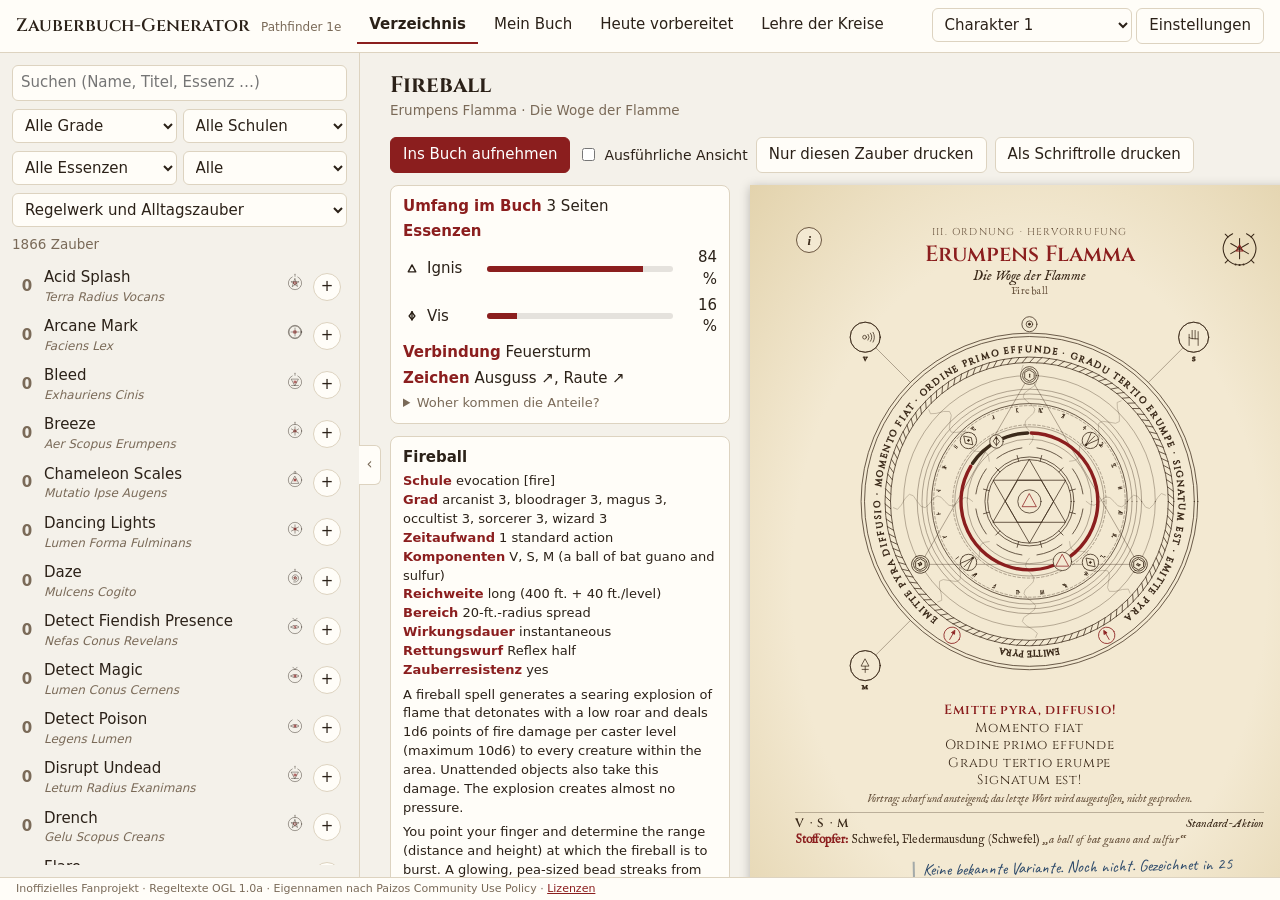
==== index.html @ 1020c8f3 "Paladin: Brevier mit Andachtsbildern in Bleiglas" ====
<!doctype html>
<html lang="de">
<head>
  <meta charset="utf-8">
  <meta name="viewport" content="width=device-width, initial-scale=1">
  <title>Zauberbuch-Generator</title>
  <link rel="stylesheet" href="app/style.css">
</head>
<body>
  <header class="topbar">
    <div class="brand">Zauberbuch-Generator <span>Pathfinder 1e</span></div>
    <nav class="tabs">
      <button data-view="browse" class="active">Verzeichnis</button>
      <button data-view="book">Mein Buch <span id="book-count"></span></button>
      <button data-view="prepare">Heute vorbereitet</button>
      <button data-view="theory">Lehre der Kreise</button>
    </nav>
    <div class="actions">
      <select id="char-switch" title="Charakter wechseln"></select>
      <button id="btn-settings" title="Buch-Einstellungen">Einstellungen</button>
    </div>
  </header>

  <dialog id="settings">
    <form method="dialog">
      <h3>Charakter</h3>
      <div class="char-admin">
        <label>Name <input id="char-name"></label>
        <label>Profil <select id="char-profile"></select></label>
        <label>Klasse <select id="char-cls"></select></label>
        <div id="char-deity-row" class="deity-row">
          <label>Gottheit <input id="char-deity" list="deity-list" autocomplete="off" placeholder="Name eintippen …"></label>
          <label class="check"><input type="checkbox" id="char-deity-all"> alle Gottheiten (nicht nur passende Gesinnung)</label>
          <datalist id="deity-list"></datalist>
          <div class="muted" id="char-deity-info"></div>
        </div>
        <div class="row">
          <button type="button" id="char-new">Neuer Charakter</button>
          <button type="button" id="char-dup">Duplizieren</button>
          <button type="button" id="char-del" class="danger">Löschen</button>
        </div>
        <div class="muted" id="char-hint"></div>
      </div>
      <h3>Buch-Einstellungen</h3>
      <label>Besitzer <input name="owner"></label>
      <label>Buchtitel <input name="bookTitle"></label>
      <label>Untertitel <input name="subtitle"></label>
      <label class="check"><input type="checkbox" name="chapters"> Kapitel je Grad (Doppelseite mit Titel, Text zur Stufe und Formelliste)</label>
      <label class="arcane-only">Mehrseitige Zauber und Kapitel beginnen links
        <select name="leftStart"><option value="notes">ja, mit Notizseite davor</option><option value="expand">ja, vorherigen Zauber im Umfang des nächsthöheren Grades</option><option value="off">nein (spart Papier)</option></select>
      </label>
      <fieldset class="refs"><legend>Regelverweise auf den Zauberseiten (für den Druck)</legend>
        <label class="check"><input type="checkbox" name="refNo"> Nummer im Regelband</label>
        <label class="check"><input type="checkbox" name="refQr"> QR-Code zur Seite bei Archives of Nethys</label>
        <label class="check"><input type="checkbox" name="refSource"> Quellenangabe (Regelwerk und Seite)</label>
      </fieldset>
      <label>Papierformat
        <select name="paper"><option value="a5">A5 (eine Buchseite pro Blatt)</option><option value="a4">A4 (A5-Seite hochskaliert)</option><option value="a4-2up">A4 quer (zwei A5-Seiten nebeneinander)</option></select>
      </label>
      <label>Format für Schriftrollen
        <select name="scrollPaper"><option value="a4">A4 (große Rolle)</option><option value="a5">A5</option></select>
      </label>
      <label class="check"><input type="checkbox" name="printBackground"> Pergament-Hintergrund drucken (aus: spart Tinte, z. B. für eigenes braunes Papier)</label>
      <label class="check"><input type="checkbox" name="frontMatter"> Vorspann drucken (Titelblatt, <span class="front-label">Lehre der Kreise</span>, Verzeichnis)</label>
      <label class="check arcane-only"><input type="checkbox" name="detailPrint"> Ausführliche Fassung drucken (jeder Zauber ~10 Seiten, unabhängig vom Grad)</label>
      <label class="check"><input type="checkbox" name="onlyClass"> Nur Zauber der Klassenliste anzeigen (<span class="cls-label">Magier</span>)</label>
      <h4>Buchbestand</h4>
      <div class="row">
        <button type="button" id="btn-export">Liste exportieren</button>
        <label class="filebtn">Liste importieren (xlsx, csv, txt, json) <input type="file" id="file-import" accept=".json,.xlsx,.csv,.txt,application/json" hidden></label>
        <button type="button" id="btn-clear" class="danger">Buch leeren</button>
      </div>
      <div class="row end"><button value="ok" class="primary">Fertig</button></div>
    </form>
  </dialog>

  <main>
    <!-- Verzeichnis -->
    <section id="view-browse" class="view active">
      <aside class="filters side">
        <button class="side-toggle" data-side="browseLeft" title="Filterleiste ein-/ausklappen"></button>
        <input id="q" type="search" placeholder="Suchen (Name, Titel, Essenz …)" autocomplete="off">
        <div class="frow">
          <select id="f-level"><option value="">Alle Grade</option></select>
          <select id="f-school"><option value="">Alle Schulen</option></select>
        </div>
        <div class="frow">
          <select id="f-essence"><option value="">Alle Essenzen</option></select>
          <select id="f-inbook"><option value="">Alle</option><option value="1">Nur im Buch</option><option value="0">Nicht im Buch</option></select>
        </div>
        <div class="frow">
          <select id="f-origin"><option value="">Regelwerk und Alltagszauber</option><option value="rules">Nur Regelwerk</option><option value="everyday">Nur Alltagszauber</option></select>
        </div>
        <div id="list-info" class="muted"></div>
        <ul id="list" class="spell-list"></ul>
      </aside>
      <article id="detail" class="detail">
        <div class="empty">Wähle links einen Zauber.</div>
      </article>
    </section>

    <!-- Buch -->
    <section id="view-book" class="view">
      <aside id="book-side" class="filters side">
        <button class="side-toggle" data-side="bookLeft" title="Filterleiste ein-/ausklappen"></button>
        <input id="bq" type="search" placeholder="Im Buch suchen …" autocomplete="off">
        <div class="frow">
          <select id="bf-level"><option value="">Alle Grade</option></select>
          <select id="bf-school"><option value="">Alle Schulen</option></select>
        </div>
        <div class="frow">
          <select id="bf-essence"><option value="">Alle Essenzen</option></select>
          <select id="bf-origin"><option value="">Regelwerk und Alltagszauber</option><option value="rules">Nur Regelwerk</option><option value="everyday">Nur Alltagszauber</option></select>
        </div>
        <div id="book-list-info" class="muted"></div>
        <ul id="book-list" class="spell-list"></ul>
      </aside>
      <article class="book-main">
        <div class="book-bar">
          <div id="book-stats"></div>
          <div class="row">
            <button id="btn-print-rules" title="Zweites Buch nur mit den Regeltexten, nummeriert wie das Inhaltsverzeichnis">Regelband drucken</button>
            <button id="btn-print-scrolls" title="Pro Zauber zwei Seiten: Kreis vorne, Regeln hinten – beidseitig drucken">Alle als Schriftrollen drucken</button>
            <button id="btn-print-book" class="primary">Buch drucken / als PDF</button>
          </div>
        </div>
        <nav id="book-pager" class="pager"></nav>
        <div id="book-pages" class="pages spread"></div>
      </article>
      <aside id="book-toc" class="toc-side side">
        <button class="side-toggle" data-side="toc" title="Inhaltsverzeichnis ein-/ausklappen"></button>
        <h3>Inhalt</h3>
        <ul id="book-toc-list" class="toc-list"></ul>
      </aside>
    </section>

    <!-- Tagesvorbereitung -->
    <section id="view-prepare" class="view">
      <div id="prep" class="prep"></div>
    </section>

    <!-- Theorie -->
    <section id="view-theory" class="view">
      <div id="theory-pages" class="pages"></div>
    </section>
  </main>

  <dialog id="circle-modal" class="circle-modal">
    <div class="cm-body">
      <div class="cm-figure"></div>
      <aside class="cm-side">
        <div class="cm-head"></div>
        <div class="cm-legend"></div>
        <div class="row">
          <button type="button" id="cm-annot">Beschriftung</button>
          <button type="button" id="cm-save">Als SVG speichern</button>
          <button type="button" id="cm-close" class="primary">Schließen</button>
        </div>
      </aside>
    </div>
  </dialog>

  <footer class="legal-bar">Inoffizielles Fanprojekt · Regeltexte OGL 1.0a · Eigennamen nach Paizos Community Use Policy · <button type="button" id="btn-legal" class="linkish">Lizenzen</button></footer>

  <dialog id="legal-modal" class="legal-modal">
    <h3>Lizenzen</h3>
    <p lang="en">Zauberbuch-Generator uses trademarks and/or copyrights owned by Paizo Inc., used under Paizo's Community Use Policy (<a href="https://paizo.com/licenses/communityuse" target="_blank" rel="noopener">paizo.com/licenses/communityuse</a>). We are expressly prohibited from charging you to use or access this content. Zauberbuch-Generator is not published, endorsed, or specifically approved by Paizo. For more information about Paizo Inc. and Paizo products, visit <a href="https://paizo.com" target="_blank" rel="noopener">paizo.com</a>.</p>
    <ul>
      <li><b>Regeltexte</b> der Zauber: Open Game Content unter der Open Game License 1.0a, übernommen über Archives of Nethys und d20pfsrd.com (<a href="LICENSE-OGL.txt" target="_blank">Lizenztext</a>).</li>
      <li><b>Eigennamen</b> wie Gottheiten, Orte und Figuren gehören Paizo und werden nur beschreibend verwendet.</li>
      <li><b>Alltagszauber, Magietheorie, Kreise und Texte</b>: eigene Ausarbeitung.</li>
      <li><b>QR-Codes</b>: qrcode-generator von Kazuhiko Arase (MIT). <b>Schriften</b>: Cinzel, IM Fell English, Caveat (SIL Open Font License 1.1).</li>
    </ul>
    <form method="dialog" class="row end"><button class="primary">Schließen</button></form>
  </dialog>

  <dialog id="rules-modal" class="rules-modal">
    <div class="rm-body"></div>
    <form method="dialog" class="row end"><button class="primary">Schließen</button></form>
  </dialog>

  <div id="progress" class="progress" hidden><span class="pg-label"></span> <b class="pg-count"></b><span class="pg-bar"><i></i></span></div>

  <div id="print-root"></div>

  <script src="data/profile.js"></script>
  <!-- optional, eigene Backstory (siehe data/profile.local.example.js); fehlt die Datei, gilt das neutrale Profil -->
  <script src="data/profile.local.js" onerror="this.remove()"></script>
  <script src="app/js/chars.js"></script>
  <script src="app/js/profile.js"></script>
  <script src="data/spells.js"></script>
  <script src="data/everyday_spells.js"></script>
  <script src="data/deities.js"></script>
  <script src="data/custom_texts.js"></script>
  <script src="app/vendor/qrcode.js"></script>
  <script src="app/js/util.js"></script>
  <script src="app/js/classes.js"></script>
  <script src="app/js/everyday.js"></script>
  <script src="app/js/theory.js"></script>
  <script src="app/js/analyze.js"></script>
  <script src="app/js/glyphs.js"></script>
  <script src="app/js/circle.js"></script>
  <script src="app/js/textgen.js"></script>
  <script src="app/js/vitrail.js"></script>
  <script src="app/js/prayer.js"></script>
  <script src="app/js/book.js"></script>
  <script src="app/js/import.js"></script>
  <script src="app/js/prepare.js"></script>
  <script src="app/js/stats.js"></script>
  <script src="app/js/app.js"></script>
</body>
</html>
---- app/style.css ----
/* Eingebettete Schriften (SIL OFL 1.1, siehe app/fonts/) */
@font-face { font-family: "Cinzel"; src: url("fonts/cinzel.woff2") format("woff2"); font-weight: 400 900; font-style: normal; font-display: swap; }
@font-face { font-family: "IM Fell English"; src: url("fonts/imfell.woff2") format("woff2"); font-weight: 400; font-style: normal; font-display: swap; }
@font-face { font-family: "IM Fell English"; src: url("fonts/imfell-italic.woff2") format("woff2"); font-weight: 400; font-style: italic; font-display: swap; }
@font-face { font-family: "Caveat"; src: url("fonts/caveat.woff2") format("woff2"); font-weight: 400 700; font-style: normal; font-display: swap; }

/* ---------------------------------------------------------------------------
   Farben: Oberfläche folgt Hell/Dunkel, die Buchseiten bleiben immer Pergament.
   --------------------------------------------------------------------------- */
:root {
  --ui-bg: #f4f1ea;
  --ui-panel: #fffdf8;
  --ui-line: #ddd3c0;
  --ui-text: #2b2118;
  --ui-muted: #7a6a58;
  --ui-accent: #8b1e1e;
  --ui-accent-text: #fff;
  --ui-hover: #efe6d4;

  --parch: #f3e9d2;
  --parch-edge: #e3d3ad;
  --ink: #3b2a1a;
  --ink-soft: #6b5640;
  --rubric: #8b1e1e;
  --gold: #a57a12;
  --note: #2d4a6b;

  --font-title: "Cinzel", "Trajan Pro", Georgia, serif;
  --font-body: "IM Fell English", "Garamond", Georgia, serif;
  --font-hand: "Caveat", "Segoe Script", cursive;
}
@media (prefers-color-scheme: dark) {
  :root:not([data-theme="light"]) {
    --ui-bg: #1c1915;
    --ui-panel: #25211c;
    --ui-line: #3d362d;
    --ui-text: #ece4d6;
    --ui-muted: #a8998a;
    --ui-accent: #c0504a;
    --ui-hover: #302a23;
  }
}
:root[data-theme="dark"] {
  --ui-bg: #1c1915;
  --ui-panel: #25211c;
  --ui-line: #3d362d;
  --ui-text: #ece4d6;
  --ui-muted: #a8998a;
  --ui-accent: #c0504a;
  --ui-hover: #302a23;
}

* { box-sizing: border-box; }
html, body { margin: 0; height: 100%; }
body {
  background: var(--ui-bg);
  color: var(--ui-text);
  font: 15px/1.45 system-ui, -apple-system, "Segoe UI", sans-serif;
  display: flex;
  flex-direction: column;
}
button, select, input {
  font: inherit;
  color: inherit;
}
button {
  background: var(--ui-panel);
  border: 1px solid var(--ui-line);
  border-radius: 6px;
  padding: 6px 12px;
  cursor: pointer;
}
button:hover { background: var(--ui-hover); }
button.primary { background: var(--ui-accent); color: var(--ui-accent-text); border-color: var(--ui-accent); }
button.danger { color: var(--ui-accent); }
select, input[type="search"], input:not([type]), dialog input {
  background: var(--ui-panel);
  border: 1px solid var(--ui-line);
  border-radius: 6px;
  padding: 6px 8px;
  width: 100%;
}
.muted { color: var(--ui-muted); font-size: 0.9em; }
.row { display: flex; gap: 8px; flex-wrap: wrap; align-items: center; }
.row.end { justify-content: flex-end; margin-top: 16px; }
.badge { background: var(--ui-accent); color: var(--ui-accent-text); border-radius: 4px; padding: 0 6px; font-size: 0.8em; }

/* --- Kopfzeile -------------------------------------------------------------- */
.topbar {
  display: flex;
  align-items: center;
  gap: 16px;
  padding: 8px 16px;
  border-bottom: 1px solid var(--ui-line);
  background: var(--ui-panel);
  flex-wrap: wrap;
}
#char-switch { width: auto; max-width: 200px; }
.char-admin { display: flex; flex-direction: column; gap: 8px; padding-bottom: 8px; border-bottom: 1px solid var(--ui-line); }
.brand { font-family: var(--font-title); font-weight: 600; font-size: 18px; }
.brand span { font-family: system-ui, sans-serif; font-weight: 400; font-size: 12px; color: var(--ui-muted); margin-left: 6px; }
.tabs { display: flex; gap: 4px; flex: 1; }
.tabs button { border: none; background: none; border-bottom: 2px solid transparent; border-radius: 0; }
.tabs button.active { border-bottom-color: var(--ui-accent); font-weight: 600; }

main { flex: 1; min-height: 0; }
.view { display: none; height: 100%; }
.view.active { display: flex; }

/* --- Verzeichnis ------------------------------------------------------------ */
#view-browse { gap: 0; }
.filters {
  width: 360px;
  flex-shrink: 0;
  border-right: 1px solid var(--ui-line);
  display: flex;
  flex-direction: column;
  padding: 12px;
  gap: 8px;
  min-height: 0;
}
.frow { display: flex; gap: 6px; }
.spell-list { list-style: none; margin: 0; padding: 0; overflow-y: auto; flex: 1; }
.spell-list li {
  display: flex;
  align-items: center;
  gap: 8px;
  padding: 5px 6px;
  border-radius: 6px;
  cursor: pointer;
}
.spell-list li:hover { background: var(--ui-hover); }
.spell-list li.sel { background: var(--ui-hover); outline: 1px solid var(--ui-line); }
.spell-list .lvl { width: 18px; text-align: center; font-weight: 600; color: var(--ui-muted); }
.spell-list .nm { flex: 1; display: flex; flex-direction: column; min-width: 0; }
.spell-list .nm b { font-weight: 500; white-space: nowrap; overflow: hidden; text-overflow: ellipsis; }
.spell-list .nm i { font-size: 12px; color: var(--ui-muted); white-space: nowrap; overflow: hidden; text-overflow: ellipsis; }
.spell-list .ess svg { width: 20px; height: 20px; }
.spell-list .add { width: 28px; height: 28px; padding: 0; border-radius: 50%; }
.spell-list .add.on { background: var(--ui-accent); color: var(--ui-accent-text); border-color: var(--ui-accent); }

.detail { flex: 1; overflow-y: auto; padding: 16px 20px 16px 30px; min-width: 0; }
.detail .empty { color: var(--ui-muted); padding: 40px; }
.detail-head { display: flex; justify-content: space-between; gap: 16px; flex-wrap: wrap; align-items: flex-start; margin-bottom: 12px; }
.detail-head h2 { margin: 0; font-family: var(--font-title); }
.detail-grid { display: flex; gap: 20px; align-items: flex-start; flex-wrap: wrap; }
.detail-side { width: 340px; flex-shrink: 0; display: flex; flex-direction: column; gap: 12px; }
.facts { background: var(--ui-panel); border: 1px solid var(--ui-line); border-radius: 8px; padding: 10px 12px; display: flex; flex-direction: column; gap: 4px; }
.facts svg { width: 18px; height: 18px; }
.why { font-size: 13px; color: var(--ui-muted); }

.essrow { display: flex; align-items: center; gap: 6px; }
.essrow svg { width: 18px; height: 18px; flex-shrink: 0; }
.essname { width: 54px; }
.essbar { flex: 1; height: 6px; background: color-mix(in srgb, currentColor 12%, transparent); border-radius: 3px; overflow: hidden; }
.essbar i { display: block; height: 100%; background: var(--rubric); }
.esspct { width: 38px; text-align: right; font-variant-numeric: tabular-nums; }

.rules {
  background: var(--ui-panel);
  border: 1px solid var(--ui-line);
  border-radius: 8px;
  padding: 10px 12px;
  font-size: 13px;
}
.rules-title { font-weight: 700; font-size: 15px; margin-bottom: 4px; }
.rules-source { margin-top: 0.5em; padding: 0.35em 0.6em; border: 1px dashed currentColor; border-radius: 4px; font-size: 0.85em; opacity: 0.9; overflow-wrap: anywhere; }
.rules-source a { color: inherit; }
.rules-title span { font-weight: 400; color: var(--ui-muted); font-size: 12px; margin-left: 4px; }
.rules .rr b, .facts b, .rules-p b { color: var(--ui-accent); font-weight: 800; }
.rules-desc p, .rules .rules-p { margin: 6px 0; }
.rules-page .rules-p, .scroll-back .rules-p { margin: 0.35em 0; text-align: justify; hyphens: auto; }

/* --- Buch ------------------------------------------------------------------- */
#view-theory { flex-direction: column; overflow-y: auto; padding: 16px 20px; }
#view-book { gap: 0; }
.book-main { flex: 1; min-width: 0; overflow-y: auto; padding: 16px 30px; }
.book-bar { display: flex; justify-content: space-between; gap: 16px; flex-wrap: wrap; margin-bottom: 8px; }
.spell-list .pg { font-size: 12px; color: var(--ui-muted); white-space: nowrap; }

/* Blättern */
.pager { display: flex; align-items: center; justify-content: center; gap: 6px; flex-wrap: wrap; margin: 8px 0 14px; }
.pager button { min-width: 38px; }
.pager button:disabled { opacity: 0.4; cursor: default; }
.pager button.on { background: var(--ui-hover); outline: 1px solid var(--ui-line); }
.pager-pos { display: inline-flex; align-items: center; gap: 4px; margin: 0 6px; }
.pager-pos input { width: auto; min-width: 3.5em; font-variant-numeric: tabular-nums; background: var(--ui-panel); border: 1px solid var(--ui-line); border-radius: 6px; padding: 4px 6px; text-align: center; }
.pages.spread { justify-content: center; flex-wrap: nowrap; }
.pages.spread .page.offstage { display: none; }
.pages.spread.fitting { visibility: hidden; height: 210mm; overflow: hidden; }

/* Seitenleisten: links Filter, rechts Inhalt. Eine angedockte Lasche am Außenrand klappt sie ein und aus;
   eingeklappt bleibt nur die Lasche sichtbar, nichts verschiebt sich. */
.side { position: relative; }
.side-toggle {
  position: absolute; top: 50%; transform: translateY(-50%); z-index: 5;
  width: 22px; height: 40px; padding: 0;
  display: flex; align-items: center; justify-content: center;
  background: var(--ui-panel); border: 1px solid var(--ui-line);
  font-size: 15px; line-height: 1; color: var(--ui-muted);
}
.side-toggle:hover { color: var(--ui-text); background: var(--ui-hover); }
.filters .side-toggle { left: 100%; border-left: none; border-radius: 0 6px 6px 0; }
.filters .side-toggle::before { content: "‹"; }
.filters.collapsed { width: 0; padding: 0; border-right: none; }
.filters.collapsed > :not(.side-toggle) { display: none; }
.filters.collapsed .side-toggle { border-left: 1px solid var(--ui-line); left: 0; border-radius: 0 6px 6px 0; }
.filters.collapsed .side-toggle::before { content: "›"; }
.toc-side { width: 300px; flex-shrink: 0; border-left: 1px solid var(--ui-line); padding: 12px 10px; display: flex; flex-direction: column; min-height: 0; }
.toc-side .side-toggle { right: 100%; border-right: none; border-radius: 6px 0 0 6px; }
.toc-side .side-toggle::before { content: "›"; }
.toc-side h3 { margin: 0 0 6px; font-family: var(--font-title); font-weight: 600; }
.toc-side.collapsed { width: 0; padding: 0; border-left: none; }
.toc-side.collapsed > :not(.side-toggle) { display: none; }
.toc-side.collapsed .side-toggle { right: 0; border-right: 1px solid var(--ui-line); }
.toc-side.collapsed .side-toggle::before { content: "‹"; }
.toc-list { list-style: none; margin: 0; padding: 0; overflow-y: auto; flex: 1; }
.toc-group { display: block !important; padding: 0 !important; cursor: default !important; }
.toc-group:hover { background: none !important; }
.toc-group > ul { list-style: none; margin: 0 0 6px; padding: 0; display: none; }
.toc-group.open > ul { display: block; }
.toc-grade { width: 100%; display: flex; justify-content: space-between; align-items: center; border: none; border-radius: 6px; background: none; padding: 6px 4px; font-family: var(--font-title); font-weight: 600; color: var(--ui-accent); text-align: left; }
.toc-grade::before { content: "▸"; margin-right: 6px; font-size: 0.8em; }
.toc-group.open > .toc-grade::before { content: "▾"; }
.toc-grade span:first-child { flex: 1; }
.toc-grade .muted { font-family: system-ui, sans-serif; font-weight: 400; }
.toc-list li { display: flex; align-items: center; gap: 8px; padding: 3px 4px; border-radius: 6px; cursor: pointer; }
.toc-list li:hover { background: var(--ui-hover); }
.toc-list li.toc-grade { font-family: var(--font-title); font-weight: 600; color: var(--ui-accent); cursor: default; margin-top: 8px; }
.toc-list li.toc-grade:hover { background: none; }
.toc-list .q svg { width: 18px; height: 18px; display: block; }
.toc-list .q { width: 18px; flex-shrink: 0; }
.toc-list .nm { flex: 1; min-width: 0; display: flex; flex-direction: column; }
.toc-list .nm b { font-weight: 500; font-size: 13px; white-space: nowrap; overflow: hidden; text-overflow: ellipsis; }
.toc-list .nm i { font-size: 11px; color: var(--ui-muted); white-space: nowrap; overflow: hidden; text-overflow: ellipsis; }
.toc-list .pg { font-size: 12px; color: var(--ui-muted); }

dialog { border: 1px solid var(--ui-line); border-radius: 10px; background: var(--ui-panel); color: var(--ui-text); max-width: 520px; width: calc(100% - 32px); }
dialog form { display: flex; flex-direction: column; gap: 10px; }
dialog label { display: flex; flex-direction: column; gap: 4px; }
dialog label.check { flex-direction: row; align-items: center; gap: 8px; }
.filebtn { border: 1px solid var(--ui-line); border-radius: 6px; padding: 6px 12px; cursor: pointer; display: inline-block !important; }

/* ---------------------------------------------------------------------------
   BUCHSEITEN (A5)
   --------------------------------------------------------------------------- */
.pages { display: flex; flex-wrap: wrap; gap: 18px; align-items: flex-start; }
.pages.preview { flex: 1; min-width: 0; }
.page {
  width: 148mm;
  height: 210mm;
  flex-shrink: 0;
  position: relative;
  background: var(--parch);
  background-image: radial-gradient(ellipse at center, transparent 60%, var(--parch-edge) 100%);
  color: var(--ink);
  box-shadow: 0 2px 10px rgba(0, 0, 0, 0.25);
  padding: 11mm 12mm 13mm;
  font-family: var(--font-body);
  overflow: hidden;
}
.page-inner {
  --fit: 1;
  height: 100%;
  overflow: hidden;
  font-size: calc(10pt * var(--fit));
  line-height: 1.32;
}
.opt.off { display: none; }
.page-inner.overflow, .half.overflow { box-shadow: inset 0 -6px 0 -2px var(--rubric); }
.page-foot {
  position: absolute;
  left: 12mm;
  right: 12mm;
  bottom: 5mm;
  display: flex;
  justify-content: space-between;
  font-size: 8pt;
  color: var(--ink-soft);
  font-family: var(--font-title);
  letter-spacing: 0.04em;
}
.page.halves .page-inner { display: flex; flex-direction: column; }
.page .half { --fit: 1; height: 50%; overflow: hidden; font-size: calc(9.5pt * var(--fit)); padding-bottom: 3mm; }
.page .half + .half { border-top: 1px dashed var(--ink-soft); padding-top: 3mm; }

.page h3 { font-family: var(--font-title); font-weight: 600; font-size: 1.35em; margin: 0 0 0.5em; text-align: center; color: var(--rubric); }
.page h4 { font-family: var(--font-title); font-weight: 600; font-size: 0.95em; margin: 0.8em 0 0.25em; letter-spacing: 0.05em; color: var(--rubric); }
.page-inner > h4:first-child, .page-inner > .blk:first-child > h4:first-child, .half > .blk:first-child > h4:first-child { margin-top: 0; }
.page p { margin: 0 0 0.45em; text-align: justify; hyphens: auto; }
.page ol { margin: 0 0 0.4em; padding-left: 1.3em; }
.page .hint { font-style: italic; color: var(--ink-soft); }

.sp-head { text-align: center; margin-bottom: 0.3em; }
.sp-meta { font-family: var(--font-title); font-size: 0.75em; letter-spacing: 0.12em; color: var(--ink-soft); text-transform: uppercase; }
.sp-title { font-family: var(--font-title); font-weight: 600; font-size: 1.65em; margin: 0.1em 0 0; color: var(--rubric); line-height: 1.15; }
.sp-epithet { font-style: italic; font-size: 1.05em; }
.sp-rulename { font-size: 0.75em; color: var(--ink-soft); letter-spacing: 0.05em; }
.sp-head.small .sp-title { font-size: 1.3em; }

.circle-box { margin: 0 auto; display: block; }
.circle-box svg { width: 100%; height: auto; display: block; }
.circle-box.big { width: calc(105mm * var(--fit)); margin: 0.1em auto 0.2em; }
.circle-box.medium { width: 60mm; }
.circle-box.small { width: 44mm; }
.circle-box.detail { width: 78mm; margin-top: 0.6em; }
.circle-box.anatomy { width: 92mm; }
.circle-box.mini { width: 30mm; float: left; margin: 0 0.8em 0.2em 0; }
.circle-box.mirror svg { transform: scaleX(-1); }
.circle-box figcaption { text-align: center; font-style: italic; font-size: 0.85em; color: var(--ink-soft); }
.subm { display: grid; grid-template-columns: 1fr 1fr; gap: 4mm; }
.circle-box.sub { width: 100%; }

.formula { text-align: center; margin: 0.2em 0 0.4em; }
.formula .fl { font-family: var(--font-title); font-size: 1em; letter-spacing: 0.06em; color: var(--ink); }
.formula .fl:first-child { color: var(--rubric); font-weight: 600; }
.formula .tone { font-style: italic; font-size: 0.85em; color: var(--ink-soft); margin-top: 0.15em; }
.comp { font-size: 0.9em; border-top: 1px solid color-mix(in srgb, var(--ink) 30%, transparent); padding-top: 0.25em; }
.comp-tags { font-family: var(--font-title); font-weight: 600; letter-spacing: 0.1em; }
.comp-time { float: right; font-style: italic; }
.comp .orig { color: var(--ink-soft); }
.summary { font-style: italic; }

.half-grid { display: grid; grid-template-columns: 44mm 1fr; gap: 4mm; align-items: start; }
.l1-grid { display: grid; grid-template-columns: 60mm 1fr; gap: 4mm; align-items: center; }
.l1-grid .formula { text-align: left; }

.struct { display: grid; grid-template-columns: auto 1fr; gap: 0.15em 0.8em; margin: 0 0 0.4em; }
.struct dt { font-family: var(--font-title); font-size: 0.85em; font-weight: 600; padding-top: 0.1em; }
.struct dd { margin: 0; }

.steps { display: flex; flex-direction: column; gap: 0.3em; }
.steps .ph { font-family: var(--font-title); font-weight: 600; font-size: 0.9em; }
.steps.compact ol { margin-bottom: 0.15em; }

.note {
  font-family: var(--font-hand);
  color: var(--note);
  font-size: 1.25em;
  line-height: 1.1;
  margin: 0.6em 0 0 auto;
  max-width: 75%;
  transform: rotate(-1.2deg);
  border-left: 2px solid color-mix(in srgb, var(--note) 40%, transparent);
  padding-left: 0.5em;
}

table.calib, table.corr, table.toc, table.aff { border-collapse: collapse; width: 100%; font-size: 0.9em; margin-bottom: 0.5em; }
table.calib th, table.corr th { font-family: var(--font-title); font-weight: 600; text-align: left; font-size: 0.85em; }
table.calib th, table.calib td, table.corr th, table.corr td { border-bottom: 1px solid color-mix(in srgb, var(--ink) 25%, transparent); padding: 0.15em 0.4em; }
table.toc td { padding: 0.12em 0.3em; border-bottom: 1px dotted color-mix(in srgb, var(--ink) 35%, transparent); }
table.toc .tg { font-family: var(--font-title); width: 2.5em; color: var(--rubric); }
table.toc .tn { display: block; font-size: 0.8em; color: var(--ink-soft); }
table.toc .tp { text-align: right; width: 3em; }
table.aff th { font-weight: 600; font-size: 0.8em; text-align: left; white-space: nowrap; }
table.aff th svg { width: 14px; height: 14px; display: block; margin: auto; }
table.aff td { text-align: center; font-size: 0.8em; background: color-mix(in srgb, var(--rubric) calc(var(--v) * 70%), transparent); color: var(--ink); }

.gloss { columns: 2; column-gap: 1.2em; font-size: 0.9em; }
.gloss b { font-family: var(--font-title); font-weight: 600; font-size: 0.9em; }
.sketches { display: grid; grid-template-columns: 1fr 1fr; gap: 4mm; }
.circle-box.sketch { position: relative; width: 100%; }
.circle-box.sketch svg { opacity: 0.75; }
.circle-box.sketch::after { content: ""; position: absolute; left: 10%; right: 10%; top: 40%; height: 0; border-top: 2px solid var(--rubric); transform: rotate(-35deg); opacity: 0.7; }
.related { margin: 0 0 0.4em; padding-left: 1.1em; }
.related span { color: var(--ink-soft); font-size: 0.85em; }
.annotated-box { width: 92mm; }
.mythic-box { width: 62mm; }
.annot-list { font-size: 0.9em; padding-left: 1.6em; margin: 0.3em 0; }
.annot-list li { margin-bottom: 0.15em; }
.annot-list li::marker { color: var(--rubric); font-weight: 700; }
.quick-row { display: flex; gap: 0.8em; align-items: center; }
.quick-row svg { width: 18mm; height: 18mm; flex-shrink: 0; }
.legend-grid.quick-schools { grid-template-columns: repeat(3, 1fr); }
.legend-grid.quick-schools svg { width: 30px; height: 30px; }
.quick-ex { display: grid; grid-template-columns: repeat(3, 1fr); gap: 2mm; margin-top: 0.6em; }
.quick-ex figure { margin: 0; text-align: center; font-size: 0.8em; }
.quick-ex svg { width: 20mm; height: 20mm; }
.quick-ex span { color: var(--ink-soft); }
.scroll-front { display: flex; flex-direction: column; align-items: center; justify-content: center; height: 100%; text-align: center; }
.scroll-front .sp-title { font-size: 2em; }
.scroll-front .sp-epithet { font-size: 1.15em; margin-bottom: 0.6em; }
.scroll-front .sp-rulename { margin-top: 0.4em; font-size: 0.9em; }
.circle-box.scroll-circle { width: calc(122mm * var(--fit)); }
.scroll-back .page-inner { font-size: calc(9.5pt * var(--fit)); }
/* Schriftrollen-Rückseite in echtem A4: normale Schriftgröße, Regeltext zweispaltig */
.page.a4native { width: 210mm; height: 297mm; padding: 14mm 16mm 16mm; }
.page.a4native .page-foot { left: 16mm; right: 16mm; bottom: 7mm; }
.a4native .page-inner { font-size: 10.5pt; }
.a4native .rules { column-count: 2; column-gap: 7mm; column-rule: 1px solid color-mix(in srgb, var(--ink) 20%, transparent); }
.a4native .rules .rules-title, .a4native .rules .rules-source { column-span: all; }
.scroll-back .rules { background: none; border: none; border-top: 1px solid var(--ink-soft); border-radius: 0; color: var(--ink); padding: 0.4em 0 0; margin-top: 0.6em; font-family: Georgia, "Times New Roman", serif; font-size: 0.85em; }
.scroll-back .rules .rr b, .rules-page .rules .rr b, .page .rules-p b { color: var(--rubric); font-weight: 800; }
.page b, .page strong { font-weight: 800; color: var(--rubric); }
.page .rules-title { color: var(--rubric); }
.essbars .esstext { font-size: 0.85em; margin: 0 0 0.35em 1.7em; }
.counter::after { content: ""; display: block; clear: both; }
.longf .lf { font-family: var(--font-title); letter-spacing: 0.04em; margin-bottom: 0.15em; }
.longf .lf span { display: inline-block; width: 1.6em; color: var(--rubric); font-weight: 600; }
.longf .lf.R { padding-left: 1.6em; font-style: italic; font-family: var(--font-body); }
.rules-en { font-size: 0.85em; font-family: Georgia, serif; color: var(--ink-soft); }

.laws li { margin-bottom: 0.3em; }
.legend-grid { display: grid; grid-template-columns: 1fr 1fr; gap: 0.35em 0.8em; font-size: 0.88em; }
.legend-grid.schools, .legend-grid.signs { grid-template-columns: 1fr; }
.legend-grid .lg { display: flex; gap: 0.5em; align-items: center; }
.legend-grid svg { width: 26px; height: 26px; flex-shrink: 0; }
.legend-grid.schools svg { width: 44px; height: 44px; }
.legend-grid span { color: var(--ink-soft); }
.combos { font-size: 0.85em; }

.title-page .page-inner { display: flex; align-items: center; justify-content: center; text-align: center; }
.tp h1 { font-family: var(--font-title); color: var(--rubric); font-size: 2.2em; margin: 0.4em 0 0.2em; }
.tp-owner { font-family: var(--font-title); font-size: 1.3em; letter-spacing: 0.15em; }
.tp-sub { font-style: italic; margin-top: 0.6em; }
.tp-sigil { width: 90mm; margin: auto; }
.rules-page .rules { font-family: Georgia, "Times New Roman", serif; }
.rules-page .rules { background: none; border: none; border-bottom: 1px solid var(--ink-soft); border-radius: 0; color: var(--ink); padding: 0 0 0.5em; margin-bottom: 0.5em; font-size: 0.85em; }

/* --- Beschriftung und Schnellglyphen ------------------------------------------ */
svg.annotated > g:not(.layer-annot) { opacity: 0.55; }
svg .annot circle { fill: var(--rubric); stroke: var(--parch); stroke-width: 1.5; }
svg .annot text { fill: #fff !important; stroke: none !important; font-family: Arial, Helvetica, sans-serif; font-weight: 700; font-variant-numeric: lining-nums; }
svg.quick { color: var(--ink); overflow: visible; }
svg.quick * { fill: none; stroke: currentColor; stroke-width: 3.2; stroke-linecap: round; stroke-linejoin: round; }
svg.quick .fill { fill: currentColor; stroke: none; }
svg.quick .accent { color: var(--rubric); }
.sp-head { position: relative; }
.sp-quick { position: absolute; top: -0.2em; right: 0; width: 13mm; height: 13mm; }
.sp-head.small .sp-quick { width: 10mm; height: 10mm; }
.spell-list .quick { width: 22px; height: 22px; }
table.toc .tq svg { width: 7mm; height: 7mm; display: block; }

/* --- Kreis-Modal ------------------------------------------------------------ */
.page svg.circle { cursor: zoom-in; }
.circle-modal { max-width: min(1500px, 98vw); width: 98vw; max-height: 96vh; padding: 0; background: var(--parch); color: var(--ink); border: none; }
.circle-modal::backdrop { background: rgba(20, 14, 8, 0.7); }
.cm-body { display: flex; gap: 16px; align-items: stretch; max-height: 96vh; }
.cm-figure { flex: 1; display: flex; align-items: center; justify-content: center; padding: 12px; min-width: 0; }
.cm-figure svg { width: min(90vh, 100%); height: auto; max-height: 92vh; cursor: default; }
.cm-side { width: 340px; flex-shrink: 0; padding: 16px; overflow-y: auto; font-family: var(--font-body); border-left: 1px solid var(--parch-edge); display: flex; flex-direction: column; gap: 10px; }
.cm-side h3 { font-family: var(--font-title); color: var(--rubric); margin: 0; }
.cm-side .muted { color: var(--ink-soft); }
.cm-side .struct { font-size: 14px; }
.cm-side button { background: var(--parch); color: var(--ink); border-color: var(--parch-edge); }
.cm-side button.primary { background: var(--rubric); color: #fff; }
.cm-formula { font-family: var(--font-title); color: var(--rubric); font-size: 14px; letter-spacing: 0.04em; }
.cm-ess .essrow svg { width: 18px; height: 18px; }
@media (max-width: 900px) { .cm-body { flex-direction: column; } .cm-side { width: 100%; border-left: none; } }

/* --- SVG-Kreise ------------------------------------------------------------- */
svg.circle, svg.glyph { color: var(--ink); overflow: visible; }
svg.circle *, svg.glyph * { fill: none; stroke: currentColor; stroke-width: 1.1; stroke-linejoin: round; stroke-linecap: round; }
svg.glyph * { stroke-width: 1.4; vector-effect: non-scaling-stroke; }
svg .fill { fill: currentColor; }
svg .knock { fill: var(--parch); }
svg .thin { stroke-width: 0.55; }
svg .faint { opacity: 0.45; }
svg .dash { stroke-dasharray: 4 3; }
svg .thick { stroke-width: 3; }
svg .accent, svg.accent { color: var(--rubric); }
svg .layer-shape { opacity: 0.32; }
svg .ess-seg { stroke-width: 5; }
svg text { stroke: none; fill: currentColor; font-family: var(--font-title); }
svg textPath { stroke: none; fill: currentColor; }
svg .guide { stroke: none; fill: none; }
svg .band-text { letter-spacing: 0.5px; }
svg .order-num { font-size: 6px; }
svg .corner-label { font-family: var(--font-body); }
svg .gilded { color: var(--gold); }
.ui-glyph svg, .spell-list svg, .facts svg { color: var(--ui-text); }
.spell-list svg .knock, .facts svg .knock { fill: var(--ui-panel); }

/* --- Druck ------------------------------------------------------------------ */
/* --- Tagesvorbereitung -------------------------------------------------------- */
#view-prepare { overflow-y: auto; }
.prep { max-width: 900px; width: 100%; margin: 0 auto; padding: 16px 20px; }
.prep h2 { margin: 0; font-family: var(--font-title); font-weight: 600; }
.prep-bar { display: flex; flex-wrap: wrap; gap: 8px 16px; align-items: flex-start; justify-content: space-between; margin-bottom: 12px; }
.prep-bar button.on { background: var(--ui-hover); outline: 1px solid var(--ui-line); }
.prep-presets { width: 100%; }
.prep-presets select { width: auto; flex: 1; min-width: 180px; }
.prep-editor { background: var(--ui-panel); border: 1px solid var(--ui-line); border-radius: 8px; padding: 12px; margin-bottom: 16px; }
.prep-editor table { border-collapse: collapse; width: 100%; margin-bottom: 8px; }
.prep-editor th { text-align: left; font-weight: 600; font-size: 0.85em; color: var(--ui-muted); padding: 2px 4px; }
.prep-editor td { padding: 2px 4px; }
.prep-editor td:first-child { width: 3em; font-weight: 600; text-align: center; }
.prep-editor input { background: var(--ui-panel); border: 1px solid var(--ui-line); border-radius: 6px; padding: 4px 6px; width: 100%; }
.prep-editor input[type="number"] { width: 5em; }
.prep-editor .row label { display: flex; align-items: center; gap: 6px; }
.prep-grade { margin-bottom: 14px; }
.prep-grade h3 { font-family: var(--font-title); font-weight: 600; font-size: 1.05em; margin: 0 0 4px; border-bottom: 1px solid var(--ui-line); padding-bottom: 2px; }
.prep-grade h3 .muted { font-family: system-ui, sans-serif; font-weight: 400; margin-left: 6px; }
.prep-grade .warn { font-family: system-ui, sans-serif; font-size: 0.8em; font-weight: 400; color: var(--ui-accent); margin-left: 6px; }
.prep-list { list-style: none; margin: 0; padding: 0; }
.prep-list li { display: flex; align-items: center; gap: 10px; padding: 4px 6px; border-radius: 6px; min-height: 40px; }
.prep-list li:hover { background: var(--ui-hover); }
.prep-list .nm { flex: 1; display: flex; flex-direction: column; min-width: 0; cursor: pointer; }
.prep-list .nm b { font-weight: 500; white-space: nowrap; overflow: hidden; text-overflow: ellipsis; }
.prep-list .nm i { font-size: 12px; color: var(--ui-muted); white-space: nowrap; overflow: hidden; text-overflow: ellipsis; }
.prep-list .q svg { width: 24px; height: 24px; display: block; }
.p-cast { width: 32px; height: 32px; padding: 0; flex-shrink: 0; font-weight: 700; display: inline-flex; align-items: center; justify-content: center; border: 1px solid var(--ui-line); border-radius: 6px; }
.p-cast.on { background: var(--ui-accent); color: var(--ui-accent-text); border-color: var(--ui-accent); }
.p-cast0 { flex-shrink: 0; font-size: 0.85em; padding: 4px 8px; }
.p-rm, .p-unjoker { border: none; background: none; color: var(--ui-muted); font-size: 1.2em; padding: 0 8px; }
.prep-list li.used .nm b { text-decoration: line-through; color: var(--ui-muted); }
.prep-list li.used .q { opacity: 0.4; }
.prep-list li.empty button { width: 100%; text-align: left; border-style: dashed; color: var(--ui-muted); background: none; }
.prep-foot { margin-top: 24px; }
.prep-pick { width: min(520px, 94vw); max-height: 80vh; border: 1px solid var(--ui-line); border-radius: 10px; background: var(--ui-panel); color: var(--ui-text); padding: 14px; }
.prep-pick[open] { display: flex; flex-direction: column; gap: 8px; }
.prep-pick h3 { margin: 0; font-family: var(--font-title); font-weight: 600; }
.prep-pick .spell-list { max-height: 55vh; }
.prep-pick::backdrop { background: rgb(0 0 0 / 0.4); }
.page table.prep-sheet { table-layout: fixed; }
.page table.prep-sheet td { padding: 0.35em 0.3em; height: 2.2em; }
.page table.prep-sheet .tq { width: 2.6em; }
.page table.prep-sheet .cb { width: 1.6em; font-size: 1.3em; line-height: 1; }
.page table.prep-sheet .blank { color: var(--ink-soft); font-style: italic; }

#print-root { display: none; }
/* Während des Druckens messbar, aber außerhalb des Bildschirms – sonst kann autofit() nichts messen */
body.printing #print-root { display: block; position: absolute; left: -10000px; top: 0; }
@page { size: A5; margin: 0; }
label.toggle { display: inline-flex; align-items: center; gap: 6px; font-size: 14px; cursor: pointer; }
@media print {
  body { background: none; display: block; }
  body > :not(#print-root) { display: none !important; }
  #print-root { display: block !important; position: static !important; }
  .page { box-shadow: none; margin: 0; page-break-after: always; break-after: page; background-image: none; }
  /* A4: A5-Seite um Faktor √2 vergrößern */
  .paper-a4 .page:not(.a4native) { zoom: 1.4142; }
  /* Ohne Hintergrund: kein Pergament; Aussparungen weiß = keine Tinte, das Papier scheint durch */
  .no-bg { --parch: #fff; --parch-edge: #fff; }
  .no-bg .page { background: none !important; }
  /* A4 quer: zwei A5-Seiten nebeneinander */
  .paper-a4-2up .sheet { display: flex; width: 297mm; height: 210mm; break-after: page; page-break-after: always; overflow: hidden; }
  .paper-a4-2up .sheet .page { break-after: auto; page-break-after: auto; }
  .page-inner.overflow, .half.overflow { box-shadow: none; }
  * { -webkit-print-color-adjust: exact; print-color-adjust: exact; }
}

@media (max-width: 900px) {
  #view-browse { flex-direction: column; overflow-y: auto; }
  .filters { width: 100%; border-right: none; border-bottom: 1px solid var(--ui-line); max-height: 45vh; }
  #view-book { flex-direction: column; overflow-y: auto; }
  .book-main { overflow: visible; }
  .filters.collapsed, .toc-side.collapsed { width: 100%; height: 0; padding: 0; border: none; }
  .toc-side { width: 100%; border-left: none; border-top: 1px solid var(--ui-line); max-height: 60vh; }
  .filters .side-toggle, .filters.collapsed .side-toggle { transform: none; top: 100%; left: auto; right: 16px; width: 40px; height: 22px; border: 1px solid var(--ui-line); border-top: none; border-radius: 0 0 6px 6px; }
  .filters .side-toggle::before { content: "▴"; }
  .filters.collapsed .side-toggle::before { content: "▾"; }
  .toc-side .side-toggle, .toc-side.collapsed .side-toggle { transform: none; top: auto; bottom: 100%; right: 16px; width: 40px; height: 22px; border: 1px solid var(--ui-line); border-bottom: none; border-radius: 6px 6px 0 0; }
  .toc-side .side-toggle::before { content: "▾"; }
  .toc-side.collapsed .side-toggle::before { content: "▴"; }
  .detail-side { width: 100%; }
  .prep { padding: 12px 16px; }
  .tabs { overflow-x: auto; flex-basis: 100%; order: 3; }
  .tabs button { white-space: nowrap; }
  .page { transform-origin: top left; }
}

/* --- Kreisfenster: Knöpfe untereinander ------------------------------------------ */
.cm-side .row { flex-direction: column; align-items: stretch; }

/* --- Doppelseiten wie im Buch, Notizseiten ------------------------------------------ */
.page-ghost { width: 148mm; height: 210mm; flex-shrink: 0; }
.filler { height: 100%; display: flex; flex-direction: column; align-items: center; justify-content: center; gap: 4mm; opacity: 0.35; }
.filler-orn { width: 30mm; height: 30mm; fill: none; stroke: var(--ink); stroke-width: 1.2; }
.filler-orn .thin { stroke-width: 0.6; }
.filler-txt { font-family: var(--font-hand); font-size: 14pt; color: var(--ink-soft); }

/* --- Regelverweise im Zauberkopf --------------------------------------------------- */
.sp-ref { font-size: 0.7em; color: var(--ink-soft); letter-spacing: 0.04em; margin-top: 0.2em; }
.sp-qr { position: absolute; top: -0.2em; left: 0; width: 13mm; height: 13mm; color: var(--ink); }
.sp-qr svg { width: 100%; height: 100%; display: block; fill: currentColor; stroke: none; }
.rules-i {
  position: absolute; left: 1px; top: 1px; width: 26px; height: 26px; padding: 0; z-index: 2;
  border-radius: 50%; border: 1px solid var(--ink-soft); color: var(--ink); background: var(--parch); /* genaue Tönung: tintToPage() */
  font: italic 700 13px/1 Georgia, serif; cursor: pointer;
}
.rules-i:hover { background: var(--rubric); color: #fff; border-color: var(--rubric); }
.rb-no { color: var(--rubric); font-weight: 800; }
.rules-modal { max-width: 640px; max-height: 88vh; }
.rules-modal .rm-body { overflow-y: auto; max-height: calc(88vh - 90px); }
.rules-modal form { flex-direction: row; }
fieldset.refs { border: 1px solid var(--ui-line); border-radius: 6px; padding: 6px 10px; display: flex; flex-direction: column; gap: 4px; }
fieldset.refs legend { font-size: 0.9em; color: var(--ui-muted); }

/* --- Fortschritt ---------------------------------------------------------------- */
.progress { position: fixed; left: 50%; bottom: 24px; transform: translateX(-50%); z-index: 1000; background: var(--ui-panel); color: var(--ui-text); border: 1px solid var(--ui-line); border-radius: 10px; padding: 10px 16px; box-shadow: 0 4px 18px rgb(0 0 0 / 0.25); display: flex; align-items: center; gap: 10px; min-width: 260px; }
.progress[hidden] { display: none; }
.progress .pg-bar { flex: 1; min-width: 80px; height: 6px; background: var(--ui-line); border-radius: 3px; overflow: hidden; }
.progress .pg-bar i { display: block; height: 100%; background: var(--ui-accent); }
.progress .pg-count { font-variant-numeric: tabular-nums; }
@media print { .rules-i, .progress, .legal-bar { display: none !important; } }
.legal-bar { flex: none; padding: 3px 16px; font-size: 11px; color: var(--ui-muted); background: var(--ui-panel); border-top: 1px solid var(--ui-line); white-space: nowrap; overflow: hidden; text-overflow: ellipsis; }
.legal-bar .linkish { border: none; background: none; padding: 0; font: inherit; color: var(--ui-accent); text-decoration: underline; cursor: pointer; }
.legal-modal { max-width: 600px; max-height: 88vh; overflow-y: auto; }
.legal-modal p, .legal-modal li { font-size: 14px; line-height: 1.45; }
.legal-modal ul { padding-left: 18px; }
.legal-modal form { flex-direction: row; }
@media (max-width: 700px) { .legal-bar { white-space: normal; } }

/* --- Kapitel -------------------------------------------------------------------- */
.chapter { height: 100%; display: flex; flex-direction: column; align-items: center; justify-content: center; text-align: center; padding: 0 6mm; }
.ch-kicker { font-family: var(--font-title); font-size: 0.8em; letter-spacing: 0.15em; text-transform: uppercase; color: var(--ink-soft); }
.page h1.ch-title { font-family: var(--font-title); font-weight: 600; font-size: 2.1em; color: var(--rubric); margin: 0.3em 0 0.6em; line-height: 1.15; }
.ch-fig { width: 52mm; height: 52mm; fill: none; stroke: var(--ink); stroke-width: 1; margin-bottom: 6mm; }
.ch-fig .thin { stroke-width: 0.5; }
.ch-fig .dash { stroke-dasharray: 2 2; }
.ch-fig .node { fill: var(--parch); stroke: var(--rubric); stroke-width: 1.2; }
.ch-sub { font-family: var(--font-title); font-size: 1.15em; color: var(--rubric); margin-bottom: 0.6em; }
.chapter p { text-align: center; font-style: italic; max-width: 95mm; margin: 0 auto 0.6em; }
.ch-list { column-count: 2; column-gap: 5mm; font-size: 0.82em; }
.ch-row { display: flex; align-items: center; gap: 1.5mm; break-inside: avoid; padding: 0.4mm 0; border-bottom: 1px dotted color-mix(in srgb, var(--ink) 30%, transparent); }
.ch-row .tq svg { width: 4.5mm; height: 4.5mm; display: block; }
.ch-row .ch-nm { flex: 1; min-width: 0; line-height: 1.15; }
.ch-row .ch-nm i { display: block; font-size: 0.8em; color: var(--ink-soft); }
.ch-row .tp { font-variant-numeric: tabular-nums; }
.toc-list li.toc-chapter b { font-style: italic; font-weight: 400; }
/* Regelband-Inhalt */
.rb-index { column-count: 2; column-gap: 5mm; font-size: 0.78em; }
.rb-row { display: flex; gap: 1.5mm; break-inside: avoid; border-bottom: 1px dotted color-mix(in srgb, var(--ink) 30%, transparent); padding: 0.3mm 0; }
.rb-nr { width: 2.2em; text-align: right; color: var(--rubric); font-weight: 800; }
.rb-nm { flex: 1; min-width: 0; white-space: nowrap; overflow: hidden; text-overflow: ellipsis; }

/* --- Verlauf und Statistik --------------------------------------------------------- */
.prep-tabs { display: flex; gap: 4px; margin-bottom: 12px; border-bottom: 1px solid var(--ui-line); }
.prep-tabs button { border: none; background: none; border-bottom: 2px solid transparent; border-radius: 0; }
.prep-tabs button.active { border-bottom-color: var(--ui-accent); font-weight: 600; }
.ingame-row { display: flex; align-items: center; gap: 6px; flex-wrap: wrap; margin-top: 4px; font-size: 0.9em; color: var(--ui-muted); }
.ingame { display: inline-flex; gap: 4px; }
.ingame input, .ingame select { width: auto; padding: 2px 6px; background: var(--ui-panel); border: 1px solid var(--ui-line); border-radius: 6px; color: var(--ui-text); }
.ingame input[data-ig="d"] { width: 4em; }
.ingame input[data-ig="y"] { width: 8em; }
.st-day { background: var(--ui-panel); border: 1px solid var(--ui-line); border-radius: 8px; padding: 10px 12px; margin-bottom: 10px; }
.st-day.test { opacity: 0.6; border-style: dashed; }
.st-day header { display: flex; justify-content: space-between; gap: 10px; flex-wrap: wrap; align-items: flex-start; }
.st-day details { margin-top: 6px; }
.st-day summary { cursor: pointer; color: var(--ui-muted); font-size: 0.9em; }
.muted-badge { background: var(--ui-muted); }
.st-chips { display: flex; flex-wrap: wrap; gap: 4px; margin-top: 6px; }
.st-chip { font-size: 12px; border: 1px solid var(--ui-line); border-radius: 12px; padding: 1px 8px; }
.st-events { margin: 6px 0 0; padding-left: 1.2em; font-size: 0.9em; }
.st-kpis { display: grid; grid-template-columns: repeat(auto-fit, minmax(130px, 1fr)); gap: 8px; margin-bottom: 8px; }
.st-kpis div { background: var(--ui-panel); border: 1px solid var(--ui-line); border-radius: 8px; padding: 10px; display: flex; flex-direction: column; }
.st-kpis b { font-size: 1.6em; font-family: var(--font-title); color: var(--ui-accent); }
.st-kpis span { color: var(--ui-muted); font-size: 0.85em; }
#stats-root h3 { font-family: var(--font-title); font-weight: 600; margin: 18px 0 6px; }
.st-top { list-style: none; margin: 0; padding: 0; }
.st-top li { display: flex; align-items: center; gap: 10px; padding: 4px 0; border-bottom: 1px solid var(--ui-line); }
.st-top .q svg { width: 22px; height: 22px; display: block; }
.st-top .nm { width: 230px; flex-shrink: 0; display: flex; flex-direction: column; cursor: pointer; min-width: 0; }
.st-top .nm i { font-size: 12px; color: var(--ui-muted); }
.st-track { flex: 1; height: 8px; background: var(--ui-line); border-radius: 4px; overflow: hidden; min-width: 40px; }
.st-track i { display: block; height: 100%; background: var(--ui-accent); }
.st-val { font-size: 0.85em; color: var(--ui-muted); white-space: nowrap; }
.st-cols { display: grid; grid-template-columns: repeat(auto-fit, minmax(280px, 1fr)); gap: 16px; }
.st-bars { display: flex; flex-direction: column; gap: 4px; }
.st-bar { display: flex; align-items: center; gap: 8px; }
.st-lbl { width: 160px; flex-shrink: 0; font-size: 0.9em; white-space: nowrap; overflow: hidden; text-overflow: ellipsis; }
@media (max-width: 600px) { .st-top .nm { width: 140px; } .st-top .st-val { display: none; } }

/* --- Brevier (göttliche Klassen) ------------------------------------------------- */
body.divine .arcane-only { display: none !important; }
.deity-row { display: flex; flex-direction: column; gap: 6px; }
.deity-row[hidden] { display: none; }
.swatch { display: inline-block; width: 0.9em; height: 0.9em; border: 1px solid rgba(0, 0, 0, 0.35); border-radius: 2px; vertical-align: -0.1em; margin-right: 3px; }
.essrow .swatch { width: 14px; height: 14px; flex-shrink: 0; }
.own-edit { display: flex; flex-direction: column; gap: 4px; margin: 10px 0; font-size: 14px; }
.own-edit textarea { width: 100%; font-family: var(--font-hand); font-size: 18px; line-height: 1.3; resize: vertical; }
svg.vitrail { display: block; width: 100%; height: auto; }
.page svg.vitrail { cursor: zoom-in; }
.cm-figure svg.vitrail { width: auto; height: 88vh; max-width: 100%; }
.pr-head { margin-bottom: 0.5em; }
.pr-grid { display: grid; grid-template-columns: calc(57mm * var(--fit)) 1fr; gap: 5mm; align-items: start; }
.vt-box { margin: 0; }
.pr-facts { font-size: 0.85em; display: grid; grid-template-columns: auto 1fr; column-gap: 2mm; margin-bottom: 0.6em; padding-bottom: 0.4em; border-bottom: 1px solid color-mix(in srgb, var(--ink) 25%, transparent); }
.pr-facts div { display: contents; }
.pr-facts b { font-family: var(--font-title); font-weight: 600; font-size: 0.85em; color: var(--rubric); }
.canon h4 { margin-top: 0; }
.canon h4 .muted { font-family: var(--font-body); font-weight: 400; letter-spacing: 0; color: var(--ink-soft); font-style: italic; }
.canon .cl { margin: 0 0 0.25em; line-height: 1.3; }
.canon .cl.refrain { color: var(--rubric); font-style: italic; padding-left: 0.6em; }
.canon .cl.refrain span { font-style: normal; }
.own { margin-top: 0.8em; }
.own .own-text { font-family: var(--font-hand); font-size: 1.35em; line-height: 1.25; color: var(--note); }
.own .own-text p { text-align: left; margin: 0 0 0.3em; }
.own-lines i { display: block; height: 7mm; border-bottom: 1px solid color-mix(in srgb, var(--ink) 35%, transparent); }
.dt-title { text-align: center; font-style: italic; margin: -0.3em 0 0.6em; }
.dt-symbol { width: 34mm; height: 34mm; margin: 0 auto 4mm; }
.dt-symbol svg { width: 100%; height: 100%; }
.dt-legal { font-size: 0.8em; margin-top: 1em; }
.tp-vitrail { width: 46mm; margin-bottom: 6mm; }
.vt-orn { width: 30mm; height: 70mm; color: var(--ink); margin-bottom: 6mm; }
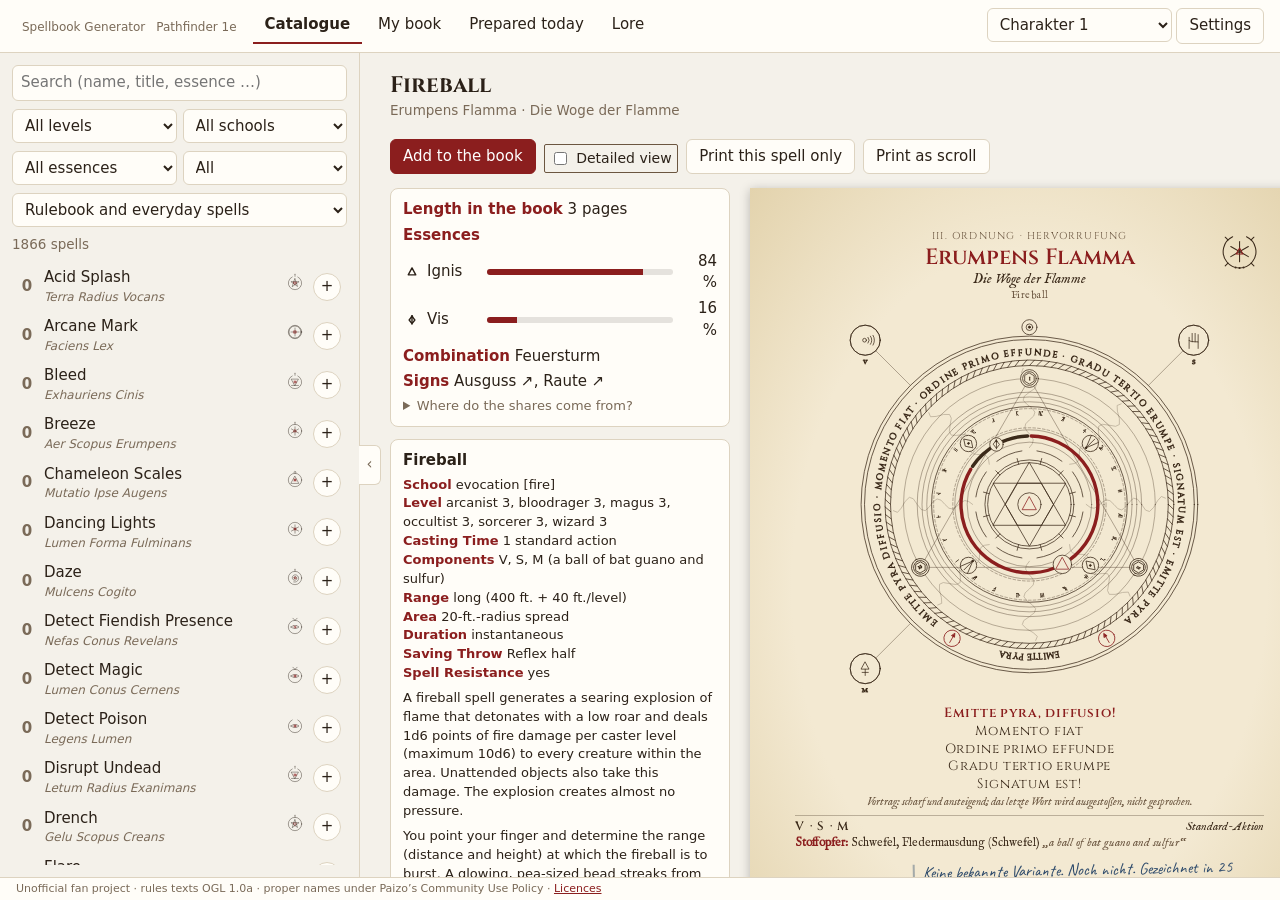
==== commit 089ecec5: "Lehrheft für Zauberlehrlinge, zweisprachige Oberfläche (de/en), Regeln in der Regelsprache" ====
--- a/index.html
+++ b/index.html
@@ -3,74 +3,114 @@
 <head>
   <meta charset="utf-8">
   <meta name="viewport" content="width=device-width, initial-scale=1">
-  <title>Zauberbuch-Generator</title>
+  <title data-i18n="app.title">Zauberbuch-Generator</title>
   <link rel="stylesheet" href="app/style.css">
 </head>
 <body>
   <header class="topbar">
-    <div class="brand">Zauberbuch-Generator <span>Pathfinder 1e</span></div>
+    <div class="brand"><span data-i18n="app.title">Zauberbuch-Generator</span> <span>Pathfinder 1e</span></div>
     <nav class="tabs">
-      <button data-view="browse" class="active">Verzeichnis</button>
-      <button data-view="book">Mein Buch <span id="book-count"></span></button>
-      <button data-view="prepare">Heute vorbereitet</button>
-      <button data-view="theory">Lehre der Kreise</button>
+      <button data-view="browse" class="active" data-i18n="tab.browse">Verzeichnis</button>
+      <button data-view="book"><span data-i18n="tab.book">Mein Buch</span> <span id="book-count"></span></button>
+      <button data-view="prepare" data-i18n="tab.prepare">Heute vorbereitet</button>
+      <button data-view="theory" data-i18n="tab.theory">Lehre</button>
     </nav>
     <div class="actions">
-      <select id="char-switch" title="Charakter wechseln"></select>
-      <button id="btn-settings" title="Buch-Einstellungen">Einstellungen</button>
+      <select id="char-switch" data-i18n-attr="title:top.charSwitch" title="Charakter wechseln"></select>
+      <button id="btn-settings" data-i18n="top.settings" data-i18n-attr="title:top.settingsTitle" title="Buch-Einstellungen">Einstellungen</button>
     </div>
   </header>
 
   <dialog id="settings">
     <form method="dialog">
-      <h3>Charakter</h3>
-      <div class="char-admin">
-        <label>Name <input id="char-name"></label>
-        <label>Profil <select id="char-profile"></select></label>
-        <label>Klasse <select id="char-cls"></select></label>
-        <div id="char-deity-row" class="deity-row">
-          <label>Gottheit <input id="char-deity" list="deity-list" autocomplete="off" placeholder="Name eintippen …"></label>
-          <label class="check"><input type="checkbox" id="char-deity-all"> alle Gottheiten (nicht nur passende Gesinnung)</label>
-          <datalist id="deity-list"></datalist>
-          <div class="muted" id="char-deity-info"></div>
-        </div>
-        <div class="row">
-          <button type="button" id="char-new">Neuer Charakter</button>
-          <button type="button" id="char-dup">Duplizieren</button>
-          <button type="button" id="char-del" class="danger">Löschen</button>
-        </div>
-        <div class="muted" id="char-hint"></div>
+      <nav class="set-nav">
+        <button type="button" data-sec="charakter"><span data-i18n="set.nav.char">Charakter</span><small data-i18n="set.nav.charSub">Name, Klasse, Gottheit</small></button>
+        <button type="button" data-sec="buch"><span data-i18n="set.nav.book">Buch</span><small data-i18n="set.nav.bookSub">Titel, Aufbau, Verweise</small></button>
+        <button type="button" data-sec="druck"><span data-i18n="set.nav.print">Druck</span><small data-i18n="set.nav.printSub">Papier, Bände</small></button>
+        <button type="button" data-sec="sprache"><span data-i18n="set.nav.lang">Sprache</span><small data-i18n="set.nav.langSub">Oberfläche, Buch, Regeln</small></button>
+        <button type="button" data-sec="bestand"><span data-i18n="set.nav.data">Bestand &amp; Export</span><small data-i18n="set.nav.dataSub">Import, Export</small></button>
+      </nav>
+      <div class="set-body">
+        <section class="set-sec" data-sec="charakter">
+          <h3 data-i18n="set.nav.char">Charakter</h3>
+          <div class="char-admin">
+            <label><span data-i18n="set.char.name">Name</span> <input id="char-name"></label>
+            <label><span data-i18n="set.char.profile">Profil</span> <select id="char-profile"></select></label>
+            <label><span data-i18n="set.char.cls">Klasse</span> <select id="char-cls"></select></label>
+            <div id="char-deity-row" class="deity-row">
+              <label><span data-i18n="set.char.deity">Gottheit</span> <input id="char-deity" list="deity-list" autocomplete="off" data-i18n-attr="placeholder:set.char.deityPh" placeholder="Name eintippen …"></label>
+              <label class="check"><input type="checkbox" id="char-deity-all"> <span data-i18n="set.char.deityAll">alle Gottheiten (nicht nur passende Gesinnung)</span></label>
+              <datalist id="deity-list"></datalist>
+              <div class="muted" id="char-deity-info"></div>
+              <label><span data-i18n="set.char.material">Andachtsbild</span> <select name="material"><option value="auto" data-i18n="set.char.matAuto">automatisch (Steinintarsie bei zwergischen Gottheiten, sonst Bleiglas)</option><option value="glass" data-i18n="set.char.matGlass">Bleiglas</option><option value="stone" data-i18n="set.char.matStone">Steinintarsie</option></select></label>
+            </div>
+            <label class="check"><input type="checkbox" name="onlyClass"> <span><span data-i18n="set.char.onlyClass">Nur Zauber der Klassenliste anzeigen</span> (<span class="cls-label">Magier</span>)</span></label>
+            <label class="inline arcane-only"><span data-i18n="set.char.level">Charakterstufe</span> <input type="number" name="charLevel" min="0" max="40" placeholder="–" class="num"> <span class="muted" data-i18n="set.char.levelNote">freiwillig, nur für Randnotizen im Lehrheft</span></label>
+            <div class="row">
+              <button type="button" id="char-new" data-i18n="set.char.new">Neuer Charakter</button>
+              <button type="button" id="char-dup" data-i18n="set.char.dup">Duplizieren</button>
+              <button type="button" id="char-del" class="danger" data-i18n="set.char.del">Löschen</button>
+            </div>
+            <div class="muted" id="char-hint"></div>
+          </div>
+        </section>
+        <section class="set-sec" data-sec="buch" hidden>
+          <h3 data-i18n="set.nav.book">Buch</h3>
+          <p class="muted set-note" data-i18n="set.book.note">Gilt für die Vorschau und den Druck.</p>
+          <label><span data-i18n="set.book.owner">Besitzer</span> <input name="owner"></label>
+          <label><span data-i18n="set.book.title">Buchtitel</span> <input name="bookTitle"></label>
+          <label><span data-i18n="set.book.subtitle">Untertitel</span> <input name="subtitle"></label>
+          <label class="arcane-only"><span data-i18n="set.book.master">Meister im Lehrheft</span> <input name="primerMaster" id="set-primer-master"></label>
+          <label class="check"><input type="checkbox" name="frontMatter"> <span><span data-i18n="set.book.front1">Vorspann (Titelblatt,</span> <span class="front-label">Lehre der Kreise</span><span data-i18n="set.book.front2">, Verzeichnis)</span></span></label>
+          <label class="check"><input type="checkbox" name="chapters"> <span data-i18n="set.book.chapters">Kapitel je Grad (Doppelseite mit Titel, Text zur Stufe und Formelliste)</span></label>
+          <label class="arcane-only"><span data-i18n="set.book.leftStart">Mehrseitige Zauber und Kapitel beginnen links</span>
+            <select name="leftStart"><option value="notes" data-i18n="set.book.leftNotes">ja, mit Notizseite davor</option><option value="expand" data-i18n="set.book.leftExpand">ja, vorherigen Zauber im Umfang des nächsthöheren Grades</option><option value="off" data-i18n="set.book.leftOff">nein (spart Papier)</option></select>
+          </label>
+          <label class="check arcane-only"><input type="checkbox" name="detailPrint"> <span data-i18n="set.book.detail">Ausführliche Fassung (jeder Zauber ~10 Seiten, unabhängig vom Grad)</span></label>
+          <fieldset class="refs"><legend data-i18n="set.book.refs">Regelverweise auf den Zauberseiten</legend>
+            <label class="check"><input type="checkbox" name="refNo"> <span data-i18n="set.book.refNo">Nummer im Regelband</span></label>
+            <label class="check"><input type="checkbox" name="refQr"> <span data-i18n="set.book.refQr">QR-Code zur Seite bei Archives of Nethys</span></label>
+            <label class="check"><input type="checkbox" name="refSource"> <span data-i18n="set.book.refSource">Quellenangabe (Regelwerk und Seite)</span></label>
+          </fieldset>
+        </section>
+        <section class="set-sec" data-sec="druck" hidden>
+          <h3 data-i18n="set.nav.print">Druck</h3>
+          <p class="muted set-note" data-i18n="set.print.note">Betrifft nur das Papier.</p>
+          <label><span data-i18n="set.print.paper">Papierformat</span>
+            <select name="paper"><option value="a5" data-i18n="set.print.a5">A5 (eine Buchseite pro Blatt)</option><option value="a4" data-i18n="set.print.a4">A4 (A5-Seite hochskaliert)</option><option value="a4-2up" data-i18n="set.print.a42up">A4 quer (zwei A5-Seiten nebeneinander)</option></select>
+          </label>
+          <label><span data-i18n="set.print.scroll">Format für Schriftrollen</span>
+            <select name="scrollPaper"><option value="a4" data-i18n="set.print.scrollA4">A4 (große Rolle)</option><option value="a5">A5</option></select>
+          </label>
+          <label class="check"><input type="checkbox" name="printBackground"> <span data-i18n="set.print.bg">Pergament-Hintergrund drucken (aus: spart Tinte, z. B. für eigenes braunes Papier)</span></label>
+          <label class="arcane-only"><span data-i18n="set.print.layout">Satz des Lehrhefts</span>
+            <select name="primerLayout"><option value="balanced" data-i18n="set.print.balanced">ausgewogen (Lektionen möglichst ganz auf einer Seite)</option><option value="pages" data-i18n="set.print.pages">jede Lektion auf neuer Seite</option><option value="dense" data-i18n="set.print.dense">dicht (fortlaufend, spart Papier)</option></select>
+          </label>
+          <label class="check arcane-only"><input type="checkbox" name="primerGutter"> <span data-i18n="set.print.gutter">Lehrheft mit Lochrand (breiterer Rand auf der Bindungsseite, abwechselnd links und rechts, z. B. für ein Ringbuch; gilt auch in der Ansicht)</span></label>
+          <label class="inline"><span data-i18n="set.print.max1">Höchstens</span> <input type="number" name="maxPages" min="0" step="10" placeholder="–" class="num"> <span data-i18n="set.print.max2">Seiten je Band</span></label>
+          <p class="muted set-note" data-i18n="set.print.maxNote">Leer = ein Band. Für die Seitengrenze eines Druckdienstes: geteilt wird an den Kapiteln, die Bände werden möglichst gleich dick; die Buchansicht zeigt sie dann einzeln.</p>
+        </section>
+        <section class="set-sec" data-sec="sprache" hidden>
+          <h3 data-i18n="set.nav.lang">Sprache</h3>
+          <p class="muted set-note" data-i18n="set.lang.note">Oberfläche, Buch und Regeln lassen sich getrennt einstellen, etwa ein deutsches Buch mit englischem Regeltext zum Nachschlagen.</p>
+          <label><span data-i18n="set.lang.ui">Oberfläche</span> <select name="uiLang"><option value="de">Deutsch</option><option value="en">English</option></select></label>
+          <label><span data-i18n="set.lang.book">Buch (Texte im Zauberbuch, Lehrheft, Brevier)</span> <select name="bookLang"><option value="de">Deutsch</option><option value="en">English</option></select></label>
+          <label><span data-i18n="set.lang.rules">Regeln (Regeltext, Werte, Zaubernamen)</span> <select name="rulesLang"><option value="de">Deutsch</option><option value="en">English</option></select></label>
+          <label><span data-i18n="set.lang.units">Maßeinheit</span> <select name="units"><option value="" data-i18n="set.lang.unitsAuto">nach Regelsprache</option><option value="m" data-i18n="set.lang.unitsM">Meter</option><option value="ft" data-i18n="set.lang.unitsFt">Fuß</option></select></label>
+          <p class="muted set-note" id="set-lang-hint"></p>
+        </section>
+        <section class="set-sec" data-sec="bestand" hidden>
+          <h3 data-i18n="set.nav.data">Bestand &amp; Export</h3>
+          <p class="muted set-note" data-i18n="set.data.note">Der Export enthält Buch, Einstellungen, eigene Gebete, Vorbereitung und Protokoll dieses Charakters. Importiert werden Zauberlisten als xlsx (Spalte „Name“), csv, txt oder ein früherer Export.</p>
+          <div class="row">
+            <button type="button" id="btn-export" data-i18n="set.data.export">Liste exportieren</button>
+            <label class="filebtn"><span data-i18n="set.data.import">Liste importieren (xlsx, csv, txt, json)</span> <input type="file" id="file-import" accept=".json,.xlsx,.csv,.txt,application/json" hidden></label>
+          </div>
+          <p class="muted set-note" data-i18n="set.data.clearNote">Entfernt alle Zauber aus dem Buch dieses Charakters.</p>
+          <div class="row"><button type="button" id="btn-clear" class="danger" data-i18n="set.data.clear">Buch leeren</button></div>
+        </section>
       </div>
-      <h3>Buch-Einstellungen</h3>
-      <label>Besitzer <input name="owner"></label>
-      <label>Buchtitel <input name="bookTitle"></label>
-      <label>Untertitel <input name="subtitle"></label>
-      <label class="check"><input type="checkbox" name="chapters"> Kapitel je Grad (Doppelseite mit Titel, Text zur Stufe und Formelliste)</label>
-      <label class="arcane-only">Mehrseitige Zauber und Kapitel beginnen links
-        <select name="leftStart"><option value="notes">ja, mit Notizseite davor</option><option value="expand">ja, vorherigen Zauber im Umfang des nächsthöheren Grades</option><option value="off">nein (spart Papier)</option></select>
-      </label>
-      <fieldset class="refs"><legend>Regelverweise auf den Zauberseiten (für den Druck)</legend>
-        <label class="check"><input type="checkbox" name="refNo"> Nummer im Regelband</label>
-        <label class="check"><input type="checkbox" name="refQr"> QR-Code zur Seite bei Archives of Nethys</label>
-        <label class="check"><input type="checkbox" name="refSource"> Quellenangabe (Regelwerk und Seite)</label>
-      </fieldset>
-      <label>Papierformat
-        <select name="paper"><option value="a5">A5 (eine Buchseite pro Blatt)</option><option value="a4">A4 (A5-Seite hochskaliert)</option><option value="a4-2up">A4 quer (zwei A5-Seiten nebeneinander)</option></select>
-      </label>
-      <label>Format für Schriftrollen
-        <select name="scrollPaper"><option value="a4">A4 (große Rolle)</option><option value="a5">A5</option></select>
-      </label>
-      <label class="check"><input type="checkbox" name="printBackground"> Pergament-Hintergrund drucken (aus: spart Tinte, z. B. für eigenes braunes Papier)</label>
-      <label class="check"><input type="checkbox" name="frontMatter"> Vorspann drucken (Titelblatt, <span class="front-label">Lehre der Kreise</span>, Verzeichnis)</label>
-      <label class="check arcane-only"><input type="checkbox" name="detailPrint"> Ausführliche Fassung drucken (jeder Zauber ~10 Seiten, unabhängig vom Grad)</label>
-      <label class="check"><input type="checkbox" name="onlyClass"> Nur Zauber der Klassenliste anzeigen (<span class="cls-label">Magier</span>)</label>
-      <h4>Buchbestand</h4>
-      <div class="row">
-        <button type="button" id="btn-export">Liste exportieren</button>
-        <label class="filebtn">Liste importieren (xlsx, csv, txt, json) <input type="file" id="file-import" accept=".json,.xlsx,.csv,.txt,application/json" hidden></label>
-        <button type="button" id="btn-clear" class="danger">Buch leeren</button>
-      </div>
-      <div class="row end"><button value="ok" class="primary">Fertig</button></div>
+      <div class="set-foot"><button value="ok" class="primary" data-i18n="common.done">Fertig</button></div>
     </form>
   </dialog>
 
@@ -78,39 +118,39 @@
     <!-- Verzeichnis -->
     <section id="view-browse" class="view active">
       <aside class="filters side">
-        <button class="side-toggle" data-side="browseLeft" title="Filterleiste ein-/ausklappen"></button>
-        <input id="q" type="search" placeholder="Suchen (Name, Titel, Essenz …)" autocomplete="off">
-        <div class="frow">
-          <select id="f-level"><option value="">Alle Grade</option></select>
-          <select id="f-school"><option value="">Alle Schulen</option></select>
-        </div>
-        <div class="frow">
-          <select id="f-essence"><option value="">Alle Essenzen</option></select>
-          <select id="f-inbook"><option value="">Alle</option><option value="1">Nur im Buch</option><option value="0">Nicht im Buch</option></select>
-        </div>
-        <div class="frow">
-          <select id="f-origin"><option value="">Regelwerk und Alltagszauber</option><option value="rules">Nur Regelwerk</option><option value="everyday">Nur Alltagszauber</option></select>
+        <button class="side-toggle" data-side="browseLeft" data-i18n-attr="title:side.filters" title="Filterleiste ein-/ausklappen"></button>
+        <input id="q" type="search" data-i18n-attr="placeholder:browse.search" placeholder="Suchen (Name, Titel, Essenz …)" autocomplete="off">
+        <div class="frow">
+          <select id="f-level"><option value="" data-i18n="filter.allLevels">Alle Grade</option></select>
+          <select id="f-school"><option value="" data-i18n="filter.allSchools">Alle Schulen</option></select>
+        </div>
+        <div class="frow">
+          <select id="f-essence"><option value="" data-i18n="filter.allEssences">Alle Essenzen</option></select>
+          <select id="f-inbook"><option value="" data-i18n="filter.all">Alle</option><option value="1" data-i18n="filter.inBook">Nur im Buch</option><option value="0" data-i18n="filter.notInBook">Nicht im Buch</option></select>
+        </div>
+        <div class="frow">
+          <select id="f-origin"><option value="" data-i18n="filter.originAll">Regelwerk und Alltagszauber</option><option value="rules" data-i18n="filter.originRules">Nur Regelwerk</option><option value="everyday" data-i18n="filter.originEveryday">Nur Alltagszauber</option></select>
         </div>
         <div id="list-info" class="muted"></div>
         <ul id="list" class="spell-list"></ul>
       </aside>
       <article id="detail" class="detail">
-        <div class="empty">Wähle links einen Zauber.</div>
+        <div class="empty" data-i18n="browse.empty">Wähle links einen Zauber.</div>
       </article>
     </section>
 
     <!-- Buch -->
     <section id="view-book" class="view">
       <aside id="book-side" class="filters side">
-        <button class="side-toggle" data-side="bookLeft" title="Filterleiste ein-/ausklappen"></button>
-        <input id="bq" type="search" placeholder="Im Buch suchen …" autocomplete="off">
-        <div class="frow">
-          <select id="bf-level"><option value="">Alle Grade</option></select>
-          <select id="bf-school"><option value="">Alle Schulen</option></select>
-        </div>
-        <div class="frow">
-          <select id="bf-essence"><option value="">Alle Essenzen</option></select>
-          <select id="bf-origin"><option value="">Regelwerk und Alltagszauber</option><option value="rules">Nur Regelwerk</option><option value="everyday">Nur Alltagszauber</option></select>
+        <button class="side-toggle" data-side="bookLeft" data-i18n-attr="title:side.filters" title="Filterleiste ein-/ausklappen"></button>
+        <input id="bq" type="search" data-i18n-attr="placeholder:book.search" placeholder="Im Buch suchen …" autocomplete="off">
+        <div class="frow">
+          <select id="bf-level"><option value="" data-i18n="filter.allLevels">Alle Grade</option></select>
+          <select id="bf-school"><option value="" data-i18n="filter.allSchools">Alle Schulen</option></select>
+        </div>
+        <div class="frow">
+          <select id="bf-essence"><option value="" data-i18n="filter.allEssences">Alle Essenzen</option></select>
+          <select id="bf-origin"><option value="" data-i18n="filter.originAll">Regelwerk und Alltagszauber</option><option value="rules" data-i18n="filter.originRules">Nur Regelwerk</option><option value="everyday" data-i18n="filter.originEveryday">Nur Alltagszauber</option></select>
         </div>
         <div id="book-list-info" class="muted"></div>
         <ul id="book-list" class="spell-list"></ul>
@@ -119,17 +159,18 @@
         <div class="book-bar">
           <div id="book-stats"></div>
           <div class="row">
-            <button id="btn-print-rules" title="Zweites Buch nur mit den Regeltexten, nummeriert wie das Inhaltsverzeichnis">Regelband drucken</button>
-            <button id="btn-print-scrolls" title="Pro Zauber zwei Seiten: Kreis vorne, Regeln hinten – beidseitig drucken">Alle als Schriftrollen drucken</button>
-            <button id="btn-print-book" class="primary">Buch drucken / als PDF</button>
+            <button id="btn-print-rules" data-i18n="book.printRules" data-i18n-attr="title:book.printRulesTitle" title="Zweites Buch nur mit den Regeltexten, nummeriert wie das Inhaltsverzeichnis">Regelband drucken</button>
+            <button id="btn-print-scrolls" data-i18n="book.printScrolls" data-i18n-attr="title:book.printScrollsTitle" title="Pro Zauber zwei Seiten: Kreis vorne, Regeln hinten – beidseitig drucken">Alle als Schriftrollen drucken</button>
+            <button id="btn-print-book" class="primary" data-i18n="book.print">Buch drucken / als PDF</button>
           </div>
         </div>
+        <nav id="book-vols" class="vol-tabs" hidden></nav>
         <nav id="book-pager" class="pager"></nav>
         <div id="book-pages" class="pages spread"></div>
       </article>
       <aside id="book-toc" class="toc-side side">
-        <button class="side-toggle" data-side="toc" title="Inhaltsverzeichnis ein-/ausklappen"></button>
-        <h3>Inhalt</h3>
+        <button class="side-toggle" data-side="toc" data-i18n-attr="title:side.toc" title="Inhaltsverzeichnis ein-/ausklappen"></button>
+        <h3 data-i18n="book.toc">Inhalt</h3>
         <ul id="book-toc-list" class="toc-list"></ul>
       </aside>
     </section>
@@ -141,7 +182,24 @@
 
     <!-- Theorie -->
     <section id="view-theory" class="view">
-      <div id="theory-pages" class="pages"></div>
+      <div id="theory-view" class="primer-view" hidden>
+        <article class="primer-main">
+          <nav id="theory-pager" class="pager"></nav>
+          <div id="theory-pages" class="pages spread"></div>
+        </article>
+      </div>
+      <div id="primer-view" class="primer-view" hidden>
+        <article class="primer-main">
+          <div class="book-bar"><div id="primer-info" class="muted"></div><div class="row"><button id="btn-print-checks" data-i18n="primer.printChecks" data-i18n-attr="title:primer.printChecksTitle" title="Alle Prüfvermerke gesammelt als Handzettel für den Meister">Prüfbogen drucken</button><button id="btn-print-primer" class="primary" data-i18n="primer.print">Lehrheft drucken / als PDF</button></div></div>
+          <nav id="primer-pager" class="pager"></nav>
+          <div id="primer-pages" class="pages spread"></div>
+        </article>
+        <aside id="primer-side" class="toc-side side">
+          <button class="side-toggle" data-side="primerTocOff" data-i18n-attr="title:side.toc" title="Inhaltsverzeichnis ein-/ausklappen"></button>
+          <h3 id="primer-toc-title"></h3>
+          <ul id="primer-toc" class="toc-list primer-toc"></ul>
+        </aside>
+      </div>
     </section>
   </main>
 
@@ -152,43 +210,47 @@
         <div class="cm-head"></div>
         <div class="cm-legend"></div>
         <div class="row">
-          <button type="button" id="cm-annot">Beschriftung</button>
-          <button type="button" id="cm-save">Als SVG speichern</button>
-          <button type="button" id="cm-close" class="primary">Schließen</button>
+          <button type="button" id="cm-annot" data-i18n="circle.annot">Beschriftung</button>
+          <button type="button" id="cm-save" data-i18n="circle.save">Als SVG speichern</button>
+          <button type="button" id="cm-close" class="primary" data-i18n="common.close">Schließen</button>
         </div>
       </aside>
     </div>
   </dialog>
 
-  <footer class="legal-bar">Inoffizielles Fanprojekt · Regeltexte OGL 1.0a · Eigennamen nach Paizos Community Use Policy · <button type="button" id="btn-legal" class="linkish">Lizenzen</button></footer>
+  <footer class="legal-bar"><span data-i18n="legal.bar">Inoffizielles Fanprojekt · Regeltexte OGL 1.0a · Eigennamen nach Paizos Community Use Policy</span> · <button type="button" id="btn-legal" class="linkish" data-i18n="legal.title">Lizenzen</button></footer>
 
   <dialog id="legal-modal" class="legal-modal">
-    <h3>Lizenzen</h3>
+    <h3 data-i18n="legal.title">Lizenzen</h3>
     <p lang="en">Zauberbuch-Generator uses trademarks and/or copyrights owned by Paizo Inc., used under Paizo's Community Use Policy (<a href="https://paizo.com/licenses/communityuse" target="_blank" rel="noopener">paizo.com/licenses/communityuse</a>). We are expressly prohibited from charging you to use or access this content. Zauberbuch-Generator is not published, endorsed, or specifically approved by Paizo. For more information about Paizo Inc. and Paizo products, visit <a href="https://paizo.com" target="_blank" rel="noopener">paizo.com</a>.</p>
-    <ul>
+    <ul data-i18n-html="legal.list">
       <li><b>Regeltexte</b> der Zauber: Open Game Content unter der Open Game License 1.0a, übernommen über Archives of Nethys und d20pfsrd.com (<a href="LICENSE-OGL.txt" target="_blank">Lizenztext</a>).</li>
       <li><b>Eigennamen</b> wie Gottheiten, Orte und Figuren gehören Paizo und werden nur beschreibend verwendet.</li>
       <li><b>Alltagszauber, Magietheorie, Kreise und Texte</b>: eigene Ausarbeitung.</li>
-      <li><b>QR-Codes</b>: qrcode-generator von Kazuhiko Arase (MIT). <b>Schriften</b>: Cinzel, IM Fell English, Caveat (SIL Open Font License 1.1).</li>
+      <li><b>QR-Codes</b>: qrcode-generator von Kazuhiko Arase (MIT). <b>Schriften</b>: Cinzel, IM Fell English, Caveat, Kalam, Covered By Your Grace (SIL Open Font License 1.1).</li>
     </ul>
-    <form method="dialog" class="row end"><button class="primary">Schließen</button></form>
+    <form method="dialog" class="row end"><button class="primary" data-i18n="common.close">Schließen</button></form>
   </dialog>
 
   <dialog id="rules-modal" class="rules-modal">
     <div class="rm-body"></div>
-    <form method="dialog" class="row end"><button class="primary">Schließen</button></form>
+    <form method="dialog" class="row end"><button class="primary" data-i18n="common.close">Schließen</button></form>
   </dialog>
 
   <div id="progress" class="progress" hidden><span class="pg-label"></span> <b class="pg-count"></b><span class="pg-bar"><i></i></span></div>
 
   <div id="print-root"></div>
 
+  <script src="app/js/i18n.js"></script>
+  <script src="data/lang/de.js"></script>
+  <script src="data/lang/en.js"></script>
   <script src="data/profile.js"></script>
   <!-- optional, eigene Backstory (siehe data/profile.local.example.js); fehlt die Datei, gilt das neutrale Profil -->
   <script src="data/profile.local.js" onerror="this.remove()"></script>
   <script src="app/js/chars.js"></script>
   <script src="app/js/profile.js"></script>
   <script src="data/spells.js"></script>
+  <script src="data/rules.de.local.js" onerror="this.remove()"></script>
   <script src="data/everyday_spells.js"></script>
   <script src="data/deities.js"></script>
   <script src="data/custom_texts.js"></script>
@@ -203,7 +265,13 @@
   <script src="app/js/textgen.js"></script>
   <script src="app/js/vitrail.js"></script>
   <script src="app/js/prayer.js"></script>
+  <script src="app/js/rules.js"></script>
+  <script src="app/js/legend.js"></script>
+  <script src="app/js/typeset.js"></script>
   <script src="app/js/book.js"></script>
+  <script src="app/js/viewer.js"></script>
+  <script src="data/primer.js"></script>
+  <script src="app/js/primer.js"></script>
   <script src="app/js/import.js"></script>
   <script src="app/js/prepare.js"></script>
   <script src="app/js/stats.js"></script>
--- a/app/style.css
+++ b/app/style.css
@@ -2,6 +2,8 @@
 @font-face { font-family: "Cinzel"; src: url("fonts/cinzel.woff2") format("woff2"); font-weight: 400 900; font-style: normal; font-display: swap; }
 @font-face { font-family: "IM Fell English"; src: url("fonts/imfell.woff2") format("woff2"); font-weight: 400; font-style: normal; font-display: swap; }
 @font-face { font-family: "IM Fell English"; src: url("fonts/imfell-italic.woff2") format("woff2"); font-weight: 400; font-style: italic; font-display: swap; }
+@font-face { font-family: "Kalam"; src: url("fonts/kalam.woff2") format("woff2"); font-weight: 400; font-style: normal; font-display: swap; }
+@font-face { font-family: "Covered By Your Grace"; src: url("fonts/covered.woff2") format("woff2"); font-weight: 400; font-style: normal; font-display: swap; }
 @font-face { font-family: "Caveat"; src: url("fonts/caveat.woff2") format("woff2"); font-weight: 400 700; font-style: normal; font-display: swap; }
 
 /* ---------------------------------------------------------------------------
@@ -28,6 +30,9 @@
   --font-title: "Cinzel", "Trajan Pro", Georgia, serif;
   --font-body: "IM Fell English", "Garamond", Georgia, serif;
   --font-hand: "Caveat", "Segoe Script", cursive;
+  /* drei Hände der Randnotizen: flowing (Caveat), angular, even */
+  --font-hand-angular: "Covered By Your Grace", "Caveat", cursive;
+  --font-hand-even: "Kalam", "Caveat", cursive;
 }
 @media (prefers-color-scheme: dark) {
   :root:not([data-theme="light"]) {
@@ -185,6 +190,13 @@
 .pager button.on { background: var(--ui-hover); outline: 1px solid var(--ui-line); }
 .pager-pos { display: inline-flex; align-items: center; gap: 4px; margin: 0 6px; }
 .pager-pos input { width: auto; min-width: 3.5em; font-variant-numeric: tabular-nums; background: var(--ui-panel); border: 1px solid var(--ui-line); border-radius: 6px; padding: 4px 6px; text-align: center; }
+/* Bandwahl bei mehreren Bänden */
+.vol-tabs { display: flex; justify-content: center; gap: 6px; flex-wrap: wrap; margin: 8px 0 0; }
+.vol-tabs button { display: inline-flex; flex-direction: column; align-items: center; line-height: 1.2; padding: 4px 12px; }
+.vol-tabs button .muted { font-size: 0.75em; }
+.vol-tabs button.on { background: var(--ui-hover); outline: 1px solid var(--ui-line); }
+#book-stats .warn { color: var(--ui-accent); font-size: 0.9em; }
+input.num { width: 6em; display: inline-block; }
 .pages.spread { justify-content: center; flex-wrap: nowrap; }
 .pages.spread .page.offstage { display: none; }
 .pages.spread.fitting { visibility: hidden; height: 210mm; overflow: hidden; }
@@ -239,6 +251,30 @@
 dialog form { display: flex; flex-direction: column; gap: 10px; }
 dialog label { display: flex; flex-direction: column; gap: 4px; }
 dialog label.check { flex-direction: row; align-items: center; gap: 8px; }
+dialog label.inline { flex-direction: row; align-items: center; flex-wrap: wrap; gap: 6px; }
+/* Einstellungen: Abschnitte wie Buchkapitel, links die Liste, rechts der Abschnitt */
+dialog#settings { max-width: 760px; height: min(640px, calc(100vh - 32px)); padding: 0; }
+#settings form { display: grid; grid-template-columns: 180px 1fr; grid-template-rows: 1fr auto; height: 100%; gap: 0; }
+.set-nav { grid-row: 1 / 3; display: flex; flex-direction: column; gap: 2px; padding: 12px 8px; border-right: 1px solid var(--ui-line); background: var(--ui-bg, transparent); }
+.set-nav button { text-align: left; border: none; background: none; border-radius: 6px; padding: 8px 10px; display: flex; flex-direction: column; gap: 2px; font-weight: 500; }
+.set-nav button small { font-size: 11px; font-weight: 400; color: var(--ui-muted); }
+.set-nav button.on { background: var(--ui-hover); box-shadow: inset 3px 0 0 var(--ui-accent); }
+.set-body { overflow-y: auto; padding: 4px 18px 12px; min-height: 0; }
+.set-sec { display: flex; flex-direction: column; gap: 10px; }
+.set-sec[hidden] { display: none; }
+.set-sec h3 { margin: 12px 0 0; }
+.set-note { margin: 0; font-size: 0.9em; }
+.set-foot { display: flex; justify-content: flex-end; padding: 10px 18px; border-top: 1px solid var(--ui-line); }
+#settings .char-admin { border-bottom: none; }
+#settings label.check { align-items: flex-start; }
+#settings label.check input { width: auto; flex: none; margin-top: 3px; }
+@media (max-width: 640px) {
+  #settings form { grid-template-columns: 1fr; grid-template-rows: auto 1fr auto; }
+  .set-nav { grid-row: auto; flex-direction: row; overflow-x: auto; scrollbar-width: none; border-right: none; border-bottom: 1px solid var(--ui-line); padding: 6px; }
+  .set-nav button { flex: 0 0 auto; padding: 6px 10px; }
+  .set-nav button small { display: none; }
+  .set-nav button.on { box-shadow: inset 0 -3px 0 var(--ui-accent); }
+}
 .filebtn { border: 1px solid var(--ui-line); border-radius: 6px; padding: 6px 12px; cursor: pointer; display: inline-block !important; }
 
 /* ---------------------------------------------------------------------------
@@ -413,6 +449,7 @@
 .tp h1 { font-family: var(--font-title); color: var(--rubric); font-size: 2.2em; margin: 0.4em 0 0.2em; }
 .tp-owner { font-family: var(--font-title); font-size: 1.3em; letter-spacing: 0.15em; }
 .tp-sub { font-style: italic; margin-top: 0.6em; }
+.tp-vol { font-family: var(--font-title); color: var(--rubric); font-size: 1.15em; letter-spacing: 0.08em; margin-top: 0.8em; }
 .tp-sigil { width: 90mm; margin: auto; }
 .rules-page .rules { font-family: Georgia, "Times New Roman", serif; }
 .rules-page .rules { background: none; border: none; border-bottom: 1px solid var(--ink-soft); border-radius: 0; color: var(--ink); padding: 0 0 0.5em; margin-bottom: 0.5em; font-size: 0.85em; }
@@ -694,3 +731,197 @@
 .dt-legal { font-size: 0.8em; margin-top: 1em; }
 .tp-vitrail { width: 46mm; margin-bottom: 6mm; }
 .vt-orn { width: 30mm; height: 70mm; color: var(--ink); margin-bottom: 6mm; }
+.vt-legend { font-size: 0.85em; }
+.legend-grid.vt-glass svg { width: 24px; height: 24px; }
+.vt-row { display: flex; flex-wrap: wrap; gap: 2mm 3mm; justify-content: center; margin-bottom: 0.3em; }
+.vt-row figure { margin: 0; text-align: center; font-size: 0.72em; line-height: 1.15; width: 18mm; }
+.vt-row figcaption { color: var(--ink-soft); margin-top: 1mm; }
+.vt-orn.small { width: 9mm; height: 20mm; margin: 0; }
+.vt-mini { width: 11mm; height: 11mm; display: block; margin: 0 auto; }
+.vt-mini.tall { width: 9mm; height: 14mm; }
+.vt-mini.wide { width: 24mm; height: 7mm; margin: 0; }
+.vt-socles { display: grid; grid-template-columns: 1fr 1fr; gap: 1.5mm 4mm; font-size: 0.8em; }
+.vt-socles div { display: flex; align-items: center; gap: 2mm; }
+.legend-grid .vt-mini { margin: 0; }
+.vt-row.med .vt-mini { width: 16mm; height: 16mm; }
+.vt-row.med { margin-bottom: 0.8em; }
+
+/* ---------------------------------------------------------------------------
+   LEHRHEFT („Fibel der Kreise“)
+   --------------------------------------------------------------------------- */
+.primer-view { display: flex; gap: 16px; align-items: flex-start; min-height: 0; }
+.primer-view[hidden] { display: none; }
+#primer-side { position: sticky; top: 0; max-height: calc(100vh - 140px); width: 260px; }
+#primer-side.collapsed { width: 0; }
+.primer-toc { flex: 1; min-height: 0; overflow-y: auto; font-size: 13px; }
+.toc-list .no { color: var(--ui-muted); min-width: 1.6em; text-align: right; font-variant-numeric: tabular-nums; font-size: 12px; }
+/* aktueller Abschnitt beim Blättern (Verzeichnis-Baustein) */
+.toc-group.on > .toc-grade { background: var(--ui-hover); }
+.primer-main { flex: 1; min-width: 0; }
+@media (max-width: 900px) { .primer-view { flex-direction: column; } #primer-side { width: 100%; position: static; max-height: none; } }
+
+/* Seiten: rechts eine Randspalte für Glossen und Stimmen */
+.primer-page .page-inner { padding-right: 34mm; }
+.primer-page h3 { margin-right: -34mm; }
+.lesson { margin: 0 0 0.9em; }
+.lesson[data-split-of] { margin-top: 0; }
+.ls-head { border-top: 1px solid var(--ink-soft); padding-top: 0.25em; margin-bottom: 0.3em; }
+.lesson[data-split-of] > .ls-head { display: none; }
+.ls-k { font-family: var(--font-title); font-size: 0.72em; letter-spacing: 0.12em; text-transform: uppercase; color: var(--ink-soft); }
+.page .ls-t { margin: 0 0 0.1em; font-size: 1.15em; letter-spacing: 0.02em; }
+.ls-sub { font-size: 0.8em; color: var(--ink-soft); margin-bottom: 0.3em; }
+.term { color: var(--rubric); font-variant: small-caps; font-weight: 600; letter-spacing: 0.03em; }
+.par { margin: 0; }
+.pr-note, .mnote { float: right; clear: right; width: 30mm; margin: 0 -34mm 0.4em 0; font-size: 0.74em; line-height: 1.25; }
+.pr-note { border-left: 2px solid var(--rubric); padding-left: 2mm; color: var(--ink-soft); }
+.pr-note b { display: block; color: var(--rubric); font-variant: small-caps; }
+.mnote { font-family: var(--font-hand); font-size: 0.95em; line-height: 1.1; transform: rotate(-1.2deg); }
+.mnote .who, .handover-text .who { display: block; text-align: right; font-size: 0.85em; opacity: 0.8; }
+.handover-text { font-family: var(--font-hand); font-size: 1.35em; line-height: 1.25; }
+.hand-angular { font-family: var(--font-hand-angular); transform: rotate(0.6deg); letter-spacing: 0.02em; }
+.hand-even { font-family: var(--font-hand-even); transform: none; font-size: 0.82em; line-height: 1.2; }
+.handover-text.hand-angular { transform: none; }
+.handover-text.hand-even { font-size: 1.05em; }
+/* loses Blatt: schräg eingelegt, eigenes Papier, Streichung einer zweiten Stimme darüber */
+.loose-page .page-inner { display: flex; flex-direction: column; justify-content: center; }
+.leaf { position: relative; margin: 4mm 6mm; padding: 6mm 7mm; background: #f4ecd6; border: 1px solid rgba(80, 60, 30, 0.25); box-shadow: 2px 3px 8px rgba(60, 40, 10, 0.25); transform: rotate(-2.4deg); font-size: 0.92em; line-height: 1.2; }
+.leaf-body { position: relative; }
+.leaf.hand-even { font-size: 0.95em; }
+.leaf-t { font-size: 1.3em; margin-bottom: 0.3em; text-decoration: underline; }
+.leaf p { margin: 0 0 0.4em; }
+.leaf dl { margin: 0.4em 0 0; display: grid; grid-template-columns: 7.5em 1fr; column-gap: 0.8em; row-gap: 0.15em; }
+.leaf dt { font-weight: 700; }
+.leaf dd { margin: 0; }
+.leaf .who { display: block; text-align: right; opacity: 0.8; }
+.leaf-x { position: absolute; inset: 0; width: 100%; height: 100%; pointer-events: none; }
+.leaf-x path { fill: none; stroke-width: 0.6; stroke-linecap: round; vector-effect: non-scaling-stroke; stroke-width: 2.2px; opacity: 0.8; }
+.leaf-strike { margin: 4mm 0 0 18%; transform: rotate(3deg); font-size: 1.25em; line-height: 1.15; }
+.leaf-note { margin: 3mm 10mm 0; transform: rotate(1deg); font-size: 1em; }
+.page .lesson p.sig { text-align: right; font-style: italic; }
+
+.mview { margin: 0.3em auto 0.5em; text-align: center; }
+.mview figcaption { font-size: 0.68em; font-style: italic; color: var(--ink-soft); }
+.mview svg { width: 34mm; height: auto; display: block; margin: 0 auto; }
+.mview.medium svg { width: 56mm; }
+.mview.small svg, .mview.inline svg { width: 22mm; }
+.mview.float { float: left; width: 26mm; margin: 0 0.8em 0.2em 0; }
+.mview.float svg { width: 26mm; }
+.pr-svg { fill: none; stroke: var(--ink); stroke-width: 1.2; stroke-linecap: round; stroke-linejoin: round; overflow: visible; }
+.pr-svg .thin { stroke-width: 0.6; }
+.pr-svg .fill { fill: var(--ink); stroke: none; }
+.pr-svg .node { fill: var(--parch); stroke: var(--rubric); }
+.pr-svg.pounce .fill { fill: var(--ink); }
+.task { margin: 0.4em 0; }
+.task h4 { margin-top: 0.4em; }
+.task ol { margin: 0; }
+.check { border: 1px solid var(--ink-soft); border-radius: 2px; padding: 0.25em 0.4em; margin: 0.5em 0 0.2em; font-size: 0.72em; break-inside: avoid; }
+.check table { width: 100%; border-collapse: collapse; }
+.check th { font-weight: 400; text-align: center; color: var(--ink-soft); }
+.check th.ck-h { text-align: left; color: var(--rubric); font-family: var(--font-title); font-weight: 600; width: 1%; padding-right: 0.6em; }
+.ck-sc { text-align: center; white-space: nowrap; }
+.ck-sc span { display: inline-block; width: 1.25em; height: 1.25em; line-height: 1.2em; border: 1px solid var(--ink-soft); border-radius: 50%; margin: 0 1px; font-size: 0.85em; }
+.ck-foot { display: flex; justify-content: space-between; gap: 0.5em; flex-wrap: wrap; margin-top: 0.2em; color: var(--ink-soft); }
+.pr-box { border: 1px double var(--ink-soft); border-width: 3px; padding: 0.35em 0.5em; margin: 0 0 0.8em; font-size: 0.8em; display: grid; gap: 0.15em; }
+.pr-box b { font-family: var(--font-title); font-size: 0.85em; color: var(--rubric); display: block; }
+.pr-table { display: grid; grid-template-columns: 1fr 1fr; gap: 0.3em 0.7em; font-size: 0.84em; margin: 0.4em 0; }
+.pr-row { display: flex; gap: 0.45em; align-items: center; break-inside: avoid; }
+.pr-row svg { width: 24px; height: 24px; flex: none; }
+.pr-row .corr, .pr-row .opp { color: var(--ink-soft); font-size: 0.9em; }
+.pr-grid { display: grid; gap: 0.4em; margin: 0.4em 0; text-align: center; font-size: 0.78em; }
+.pr-grid.g2 { grid-template-columns: 1fr 1fr; } .pr-grid.g3 { grid-template-columns: repeat(3, 1fr); } .pr-grid.g4 { grid-template-columns: repeat(4, 1fr); } .pr-grid.g5 { grid-template-columns: repeat(5, 1fr); }
+.pr-grid figure { margin: 0; break-inside: avoid; }
+.pr-grid svg { width: 100%; height: auto; }
+.pr-grid figcaption .rn, .rn { color: var(--ink-soft); font-size: 0.85em; font-style: italic; }
+.pr-steps { display: flex; align-items: center; gap: 0.3em; font-size: 0.75em; text-align: center; }
+.pr-steps figure { margin: 0; flex: 1; }
+.pr-steps svg { width: 100%; height: auto; }
+.pr-dl { font-size: 0.86em; margin: 0.3em 0; }
+.pr-dl dt { font-weight: 600; margin-top: 0.3em; }
+.pr-dl dd { margin: 0 0 0 0.8em; }
+.ess-g svg { width: 12px; height: 12px; vertical-align: -2px; }
+.pr-mat, .pr-grade { width: 100%; border-collapse: collapse; font-size: 0.82em; margin: 0.4em 0; }
+.pr-mat th, .pr-mat td, .pr-grade th, .pr-grade td { border-bottom: 1px solid rgba(107, 86, 64, 0.4); padding: 0.2em 0.3em; text-align: left; vertical-align: middle; }
+.pr-mat svg { width: 22px; height: 22px; }
+.pr-grade td { height: 1.7em; }
+.pr-grade th:not(:first-child) { text-align: center; width: 3em; }
+.pr-form { display: grid; grid-template-columns: auto 1fr; gap: 0.5em 0.6em; font-size: 0.9em; }
+.pr-form dd { margin: 0; border-bottom: 1px solid var(--ink-soft); min-height: 1.4em; }
+.pr-gl { font-size: 0.82em; margin: 0 -34mm 0.3em 0; padding-left: 1em; text-indent: -1em; }
+.pr-gl b { color: var(--rubric); }
+.page p.left { text-align: left; }
+.solution { transform: rotate(180deg); text-align: center; font-size: 0.75em; color: var(--ink-soft); margin: 0.4em 0; }
+.cloze { margin: 0.2em 0 0.4em; font-style: italic; }
+.cloze .gap { letter-spacing: 0.08em; color: var(--ink-soft); font-style: normal; }
+.ladder { display: flex; flex-wrap: wrap; gap: 0.3em 1em; font-size: 0.82em; margin: 0.4em 0; clear: both; }
+.ladder .thrice { margin-left: auto; }
+.disc svg { width: 100mm; height: 100mm; display: block; margin: 0.5em auto; }
+.disc .ring { stroke-width: 0.4; }
+.disc .ring.eng { stroke: var(--rubric); }
+.disc .target { stroke-width: 0.8; stroke-dasharray: 2 1.5; }
+.primer-title .pr-sigil { width: 60mm; }
+.blocks { width: 40mm !important; }
+.hand-circle { stroke-width: 1.4; }
+.lesson p > svg.glyph, .lesson dt > svg.glyph { width: 1.5em; height: 1.5em; vertical-align: -0.4em; }
+#theory-pages[hidden] { display: none; }
+.mview.wide { margin: 0.3em -34mm 0.5em 0; }
+.mview.wide svg { width: 104mm; }
+/* zwei Kreise je Seite (Kreise lesen) */
+.mview.duo { margin: 0.3em -34mm 0.4em 0; }
+.mview.duo svg { width: 78mm; }
+/* kleine Formeln: eine Seite je Formel, der Kreis schrumpft mit der Schrift */
+.mview.fit { margin: 0.2em -34mm 0.3em 0; }
+.mview.fit svg { width: calc(84mm * var(--fit) * var(--fit)); }
+.formula-page .cloze { margin: 0.1em 0 0.25em; }
+/* Lochrand fürs Ringbuch: Bindungsseite breiter, Satzbreite bleibt gleich (Umbruch hängt nicht von der Seite ab) */
+.page.bind { padding-left: 18mm; padding-right: 6mm; }
+.page.bind.verso { padding-left: 6mm; padding-right: 18mm; }
+.page.bind .page-foot { left: 18mm; right: 6mm; }
+.page.bind.verso .page-foot { left: 6mm; right: 18mm; }
+/* Randspalte immer außen, weg von den Löchern: auf geraden Seiten gespiegelt */
+.primer-page.bind.verso .page-inner { padding-right: 0; padding-left: 34mm; }
+.primer-page.bind.verso h3 { margin-right: 0; margin-left: -34mm; }
+.primer-page.bind.verso .pr-note, .primer-page.bind.verso .mnote { float: left; clear: left; margin: 0 0 0.4em -34mm; text-align: right; }
+.primer-page.bind.verso .pr-gl { margin: 0 0 0.3em -34mm; }
+.primer-page.bind.verso .mview.wide, .primer-page.bind.verso .mview.duo, .primer-page.bind.verso .mview.fit { margin-right: 0; margin-left: -34mm; }
+.primer-page.bind.verso .pr-note { border-left: none; padding-left: 0; border-right: 2px solid var(--rubric); padding-right: 2mm; }
+.page.blank .page-foot span:last-child { visibility: hidden; }
+.primer-view:has(#primer-side.collapsed) .primer-main { padding-right: 28px; }
+.qkey { display: grid; grid-template-columns: 1fr auto 1fr; align-items: center; justify-items: center; gap: 1mm; margin: 0; }
+.qkey svg { width: 11mm; height: 11mm; }
+.qkey figcaption { grid-column: 1 / -1; font-size: 0.75em; }
+/* Prüfbogen (eigener Handzettel) */
+.pb-page .page-inner { font-size: calc(9pt * var(--fit)); }
+.pb-key { font-size: 0.85em; color: var(--ink-soft); margin: 0 0 0.6em; }
+.pb-row { border-top: 1px solid var(--ink-soft); padding: 0.25em 0 0.35em; break-inside: avoid; display: grid; grid-template-columns: 1fr auto; align-items: end; gap: 0 1em; }
+.pb-l { grid-column: 1 / -1; }
+.pb-l { font-family: var(--font-title); font-weight: 600; color: var(--rubric); }
+.pb-l .rn { color: var(--ink-soft); font-weight: 400; }
+.pb-c { display: flex; flex-wrap: wrap; gap: 0.1em 1.2em; font-size: 0.9em; }
+.pb-c i { font-style: normal; letter-spacing: 0.35em; color: var(--ink-soft); }
+.pb-u { font-size: 0.82em; color: var(--ink-soft); text-align: right; }
+.pb-part { margin: 0.9em 0 0.2em; }
+.pb-pg { float: right; font-family: var(--font-body); font-weight: 400; color: var(--ink-soft); font-size: 0.85em; }
+.offscreen-set { position: absolute; left: -10000px; top: 0; }
+/* Lehrheft: Weltinfo-Kasten, Formulare, Spalten */
+.pr-world { border: 1px solid var(--ink-soft); border-left: 3px solid var(--rubric); padding: 0.3em 0.6em; margin: 0.5em 0; font-size: 0.86em; break-inside: avoid; }
+.pr-world > b { font-family: var(--font-title); color: var(--rubric); letter-spacing: 0.04em; }
+.pr-world p { margin: 0.2em 0; }
+.pr-cols { display: grid; grid-template-columns: 1fr 1fr; gap: 0.3em 1em; font-size: 0.88em; margin: 0.4em 0; }
+.pr-cols.three { grid-template-columns: 1fr 1fr 1fr; }
+.pr-cols ol { margin: 0; padding-left: 1.2em; }
+.pr-checklist { list-style: none; margin: 0; padding: 0; }
+.pr-checklist li { margin: 0.1em 0; }
+.pr-form.sign { margin-top: 0.8em; }
+.pr-form.sign dd { min-height: 2em; }
+.pr-sched { width: 100%; border-collapse: collapse; font-size: 0.86em; margin: 0.4em 0; }
+.pr-sched th { text-align: left; font-family: var(--font-title); color: var(--rubric); font-weight: 600; white-space: nowrap; padding: 0.2em 0.6em 0.2em 0; vertical-align: top; }
+.pr-sched td { padding: 0.2em 0; border-bottom: 1px solid rgba(107, 86, 64, 0.3); }
+.pr-svg .lbl { fill: var(--ink-soft); stroke: none; font-family: var(--font-body); text-anchor: middle; }
+.pr-svg .bg { fill: var(--parch); stroke: none; }
+.pr-svg .faint { stroke-width: 0.5; opacity: 0.45; }
+.pr-gap { display: inline-block; width: 3em; }
+.pr-checklist { display: grid; grid-template-columns: 1fr 1fr; column-gap: 1.2em; font-size: 0.9em; }
+.pr-checklist ul { list-style: none; margin: 0; padding: 0; }
+.pr-checklist li { padding-left: 1.1em; text-indent: -1.1em; }
+.ticks { white-space: nowrap; letter-spacing: 0.15em; }
+.alias { font-weight: normal; font-style: italic; }
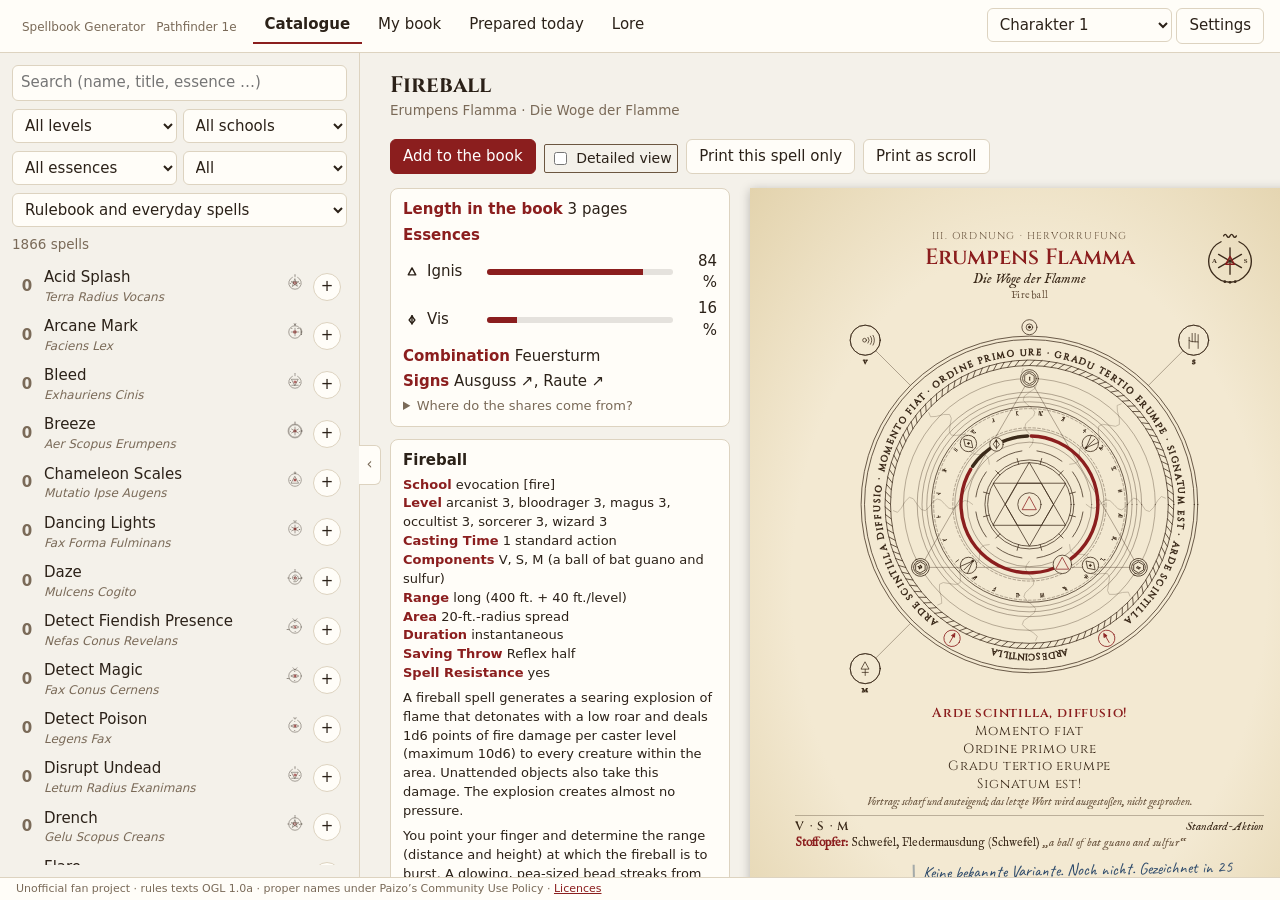
==== commit c9ac49b5: "Zweisprachig (de/en): englisches Lehrheft, Alltagszauber, Tafel der Zeit und Magietheorie; Formelspr" ====
--- a/index.html
+++ b/index.html
@@ -16,6 +16,7 @@
       <button data-view="theory" data-i18n="tab.theory">Lehre</button>
     </nav>
     <div class="actions">
+      <button id="btn-seal" class="seal-btn" hidden title="Eintrag freigeben">✶</button>
       <select id="char-switch" data-i18n-attr="title:top.charSwitch" title="Charakter wechseln"></select>
       <button id="btn-settings" data-i18n="top.settings" data-i18n-attr="title:top.settingsTitle" title="Buch-Einstellungen">Einstellungen</button>
     </div>
@@ -38,13 +39,14 @@
             <label><span data-i18n="set.char.profile">Profil</span> <select id="char-profile"></select></label>
             <label><span data-i18n="set.char.cls">Klasse</span> <select id="char-cls"></select></label>
             <div id="char-deity-row" class="deity-row">
-              <label><span data-i18n="set.char.deity">Gottheit</span> <input id="char-deity" list="deity-list" autocomplete="off" data-i18n-attr="placeholder:set.char.deityPh" placeholder="Name eintippen …"></label>
-              <label class="check"><input type="checkbox" id="char-deity-all"> <span data-i18n="set.char.deityAll">alle Gottheiten (nicht nur passende Gesinnung)</span></label>
+              <label><span id="char-deity-label" data-i18n="set.char.deity">Gottheit</span> <input id="char-deity" list="deity-list" autocomplete="off" data-i18n-attr="placeholder:set.char.deityPh" placeholder="Name eintippen …"></label>
+              <label class="check divine-only"><input type="checkbox" id="char-deity-all"> <span data-i18n="set.char.deityAll">alle Gottheiten (nicht nur passende Gesinnung)</span></label>
               <datalist id="deity-list"></datalist>
               <div class="muted" id="char-deity-info"></div>
-              <label><span data-i18n="set.char.material">Andachtsbild</span> <select name="material"><option value="auto" data-i18n="set.char.matAuto">automatisch (Steinintarsie bei zwergischen Gottheiten, sonst Bleiglas)</option><option value="glass" data-i18n="set.char.matGlass">Bleiglas</option><option value="stone" data-i18n="set.char.matStone">Steinintarsie</option></select></label>
+              <label class="divine-only"><span data-i18n="set.char.material">Andachtsbild</span> <select name="material"><option value="auto" data-i18n="set.char.matAuto">automatisch (Steinintarsie bei zwergischen Gottheiten, sonst Bleiglas)</option><option value="glass" data-i18n="set.char.matGlass">Bleiglas</option><option value="stone" data-i18n="set.char.matStone">Steinintarsie</option></select></label>
             </div>
             <label class="check"><input type="checkbox" name="onlyClass"> <span><span data-i18n="set.char.onlyClass">Nur Zauber der Klassenliste anzeigen</span> (<span class="cls-label">Magier</span>)</span></label>
+            <fieldset id="set-known-langs" class="known-langs" hidden><legend data-i18n="set.char.langs">Beherrschte Formelsprachen</legend><div class="muted" data-i18n="set.char.langsNote">Hausregel Entziffern: bestimmt den Sprachenkunde-SG je Zauber</div><div class="kl-list"></div></fieldset>
             <label class="inline arcane-only"><span data-i18n="set.char.level">Charakterstufe</span> <input type="number" name="charLevel" min="0" max="40" placeholder="–" class="num"> <span class="muted" data-i18n="set.char.levelNote">freiwillig, nur für Randnotizen im Lehrheft</span></label>
             <div class="row">
               <button type="button" id="char-new" data-i18n="set.char.new">Neuer Charakter</button>
@@ -66,6 +68,7 @@
           <label class="arcane-only"><span data-i18n="set.book.leftStart">Mehrseitige Zauber und Kapitel beginnen links</span>
             <select name="leftStart"><option value="notes" data-i18n="set.book.leftNotes">ja, mit Notizseite davor</option><option value="expand" data-i18n="set.book.leftExpand">ja, vorherigen Zauber im Umfang des nächsthöheren Grades</option><option value="off" data-i18n="set.book.leftOff">nein (spart Papier)</option></select>
           </label>
+          <label class="arcane-only"><span data-i18n="set.book.script">Schrift in Kreis und Schnellglyphe</span> <select name="scriptMode"><option value="original" data-i18n="set.book.scriptOriginal">Originalschrift der Formelsprache (Keilschrift, Hieroglyphen, Griechisch …)</option><option value="latin" data-i18n="set.book.scriptLatin">Lateinische Buchstaben (Lautschrift im Band, Anlaute in Umschrift)</option></select></label>
           <label class="check arcane-only"><input type="checkbox" name="detailPrint"> <span data-i18n="set.book.detail">Ausführliche Fassung (jeder Zauber ~10 Seiten, unabhängig vom Grad)</span></label>
           <fieldset class="refs"><legend data-i18n="set.book.refs">Regelverweise auf den Zauberseiten</legend>
             <label class="check"><input type="checkbox" name="refNo"> <span data-i18n="set.book.refNo">Nummer im Regelband</span></label>
@@ -101,7 +104,7 @@
         </section>
         <section class="set-sec" data-sec="bestand" hidden>
           <h3 data-i18n="set.nav.data">Bestand &amp; Export</h3>
-          <p class="muted set-note" data-i18n="set.data.note">Der Export enthält Buch, Einstellungen, eigene Gebete, Vorbereitung und Protokoll dieses Charakters. Importiert werden Zauberlisten als xlsx (Spalte „Name“), csv, txt oder ein früherer Export.</p>
+          <p class="muted set-note" data-i18n="set.data.note">Der Export enthält Buch, Einstellungen, eigene Gebete, Vorbereitung, Protokoll und Andachtsbuch dieses Charakters. Importiert werden Zauberlisten als xlsx (Spalte „Name“), csv, txt oder ein früherer Export.</p>
           <div class="row">
             <button type="button" id="btn-export" data-i18n="set.data.export">Liste exportieren</button>
             <label class="filebtn"><span data-i18n="set.data.import">Liste importieren (xlsx, csv, txt, json)</span> <input type="file" id="file-import" accept=".json,.xlsx,.csv,.txt,application/json" hidden></label>
@@ -159,6 +162,9 @@
         <div class="book-bar">
           <div id="book-stats"></div>
           <div class="row">
+            <div id="script-switch" class="seg-switch script-switch" role="group" data-i18n-attr="title:book.scriptTitle" title="Schriftband und Absichtszeichen der Schnellglyphe: Schrift der Formelsprache oder Umschrift in vertrauten Buchstaben">
+              <button type="button" data-mode="original" data-i18n="book.scriptOriginal">Originalschrift</button><button type="button" data-mode="latin" data-i18n="book.scriptLatin">Umschrift</button>
+            </div>
             <button id="btn-print-rules" data-i18n="book.printRules" data-i18n-attr="title:book.printRulesTitle" title="Zweites Buch nur mit den Regeltexten, nummeriert wie das Inhaltsverzeichnis">Regelband drucken</button>
             <button id="btn-print-scrolls" data-i18n="book.printScrolls" data-i18n-attr="title:book.printScrollsTitle" title="Pro Zauber zwei Seiten: Kreis vorne, Regeln hinten – beidseitig drucken">Alle als Schriftrollen drucken</button>
             <button id="btn-print-book" class="primary" data-i18n="book.print">Buch drucken / als PDF</button>
@@ -177,11 +183,24 @@
 
     <!-- Tagesvorbereitung -->
     <section id="view-prepare" class="view">
-      <div id="prep" class="prep"></div>
+      <!-- im Unterreiter „Andacht“ wird die Vorbereitung zur einklappbaren Seitenleiste neben dem Betrachter -->
+      <div id="prep-side" class="prep-side side">
+        <button class="side-toggle" data-side="devotionLeft" data-i18n-attr="title:side.controls" title="Bedienleiste ein-/ausklappen"></button>
+        <div id="prep" class="prep"></div>
+      </div>
+      <!-- Andachtsblatt und Andachtsbuch (Unterreiter „Andacht“, devotion.js) -->
+      <div id="devotion-view" class="devotion-view" hidden>
+        <nav id="devotion-pager" class="pager"></nav>
+        <div id="devotion-pages" class="pages spread"></div>
+      </div>
     </section>
 
     <!-- Theorie -->
     <section id="view-theory" class="view">
+      <!-- nur mit Gottheit: Lehrheft bzw. „Vom Gebet“ oder Vademecum (je Charakter gemerkt) -->
+      <nav id="lehre-switch" class="lehre-switch" hidden>
+        <button data-lehre="main"></button><button data-lehre="vademecum" data-i18n="lehre.vademecum">Vademecum</button>
+      </nav>
       <div id="theory-view" class="primer-view" hidden>
         <article class="primer-main">
           <nav id="theory-pager" class="pager"></nav>
@@ -190,7 +209,7 @@
       </div>
       <div id="primer-view" class="primer-view" hidden>
         <article class="primer-main">
-          <div class="book-bar"><div id="primer-info" class="muted"></div><div class="row"><button id="btn-print-checks" data-i18n="primer.printChecks" data-i18n-attr="title:primer.printChecksTitle" title="Alle Prüfvermerke gesammelt als Handzettel für den Meister">Prüfbogen drucken</button><button id="btn-print-primer" class="primary" data-i18n="primer.print">Lehrheft drucken / als PDF</button></div></div>
+          <div class="book-bar"><div id="primer-info" class="muted"></div><div class="row"><div id="primer-script-switch" class="seg-switch script-switch" role="group" data-i18n-attr="title:book.scriptTitle" title="Schriftband und Absichtszeichen der Schnellglyphe: Schrift der Formelsprache oder Umschrift in vertrauten Buchstaben"><button type="button" data-mode="original" data-i18n="book.scriptOriginal">Originalschrift</button><button type="button" data-mode="latin" data-i18n="book.scriptLatin">Umschrift</button></div><button id="btn-print-checks" data-i18n="primer.printChecks" data-i18n-attr="title:primer.printChecksTitle" title="Alle Prüfvermerke gesammelt als Handzettel für den Meister">Prüfbogen drucken</button><button id="btn-print-primer" class="primary" data-i18n="primer.print">Lehrheft drucken / als PDF</button></div></div>
           <nav id="primer-pager" class="pager"></nav>
           <div id="primer-pages" class="pages spread"></div>
         </article>
@@ -198,6 +217,19 @@
           <button class="side-toggle" data-side="primerTocOff" data-i18n-attr="title:side.toc" title="Inhaltsverzeichnis ein-/ausklappen"></button>
           <h3 id="primer-toc-title"></h3>
           <ul id="primer-toc" class="toc-list primer-toc"></ul>
+        </aside>
+      </div>
+      <!-- Vademecum (vademecum.js): je Hälfte eigener Betrachter; „Buch wenden“ wechselt die Hälfte -->
+      <div id="vademecum-view" class="primer-view" hidden>
+        <article class="primer-main">
+          <div class="book-bar"><div id="vm-info" class="muted"></div><div class="row"><button id="btn-vm-turn" data-i18n="vm.turn" hidden>Buch wenden</button><label class="vm-hooks" title="Kapitel IX (außerweltlich: Anregungen, Regelskizzen)" data-i18n-attr="title:vm.printHooksTitle"><input type="checkbox" id="vm-print-hooks"> <span data-i18n="vm.printHooks">Kapitel IX mitdrucken</span></label><button id="btn-print-vm-half" data-i18n="vm.printHalf" hidden>Diese Hälfte drucken</button><button id="btn-print-vm" class="primary" data-i18n="vm.print" data-i18n-attr="title:vm.printTitle">Vademecum drucken / als PDF</button></div></div>
+          <div class="vm-half" data-half="0"><nav id="vm-pager-0" class="pager"></nav><div id="vm-pages-0" class="pages spread vm-pages"></div></div>
+          <div class="vm-half" data-half="1" hidden><nav id="vm-pager-1" class="pager"></nav><div id="vm-pages-1" class="pages spread vm-pages"></div></div>
+        </article>
+        <aside id="vm-side" class="toc-side side">
+          <button class="side-toggle" data-side="primerTocOff" data-i18n-attr="title:side.toc" title="Inhaltsverzeichnis ein-/ausklappen"></button>
+          <h3 id="vm-toc-title"></h3>
+          <ul id="vm-toc" class="toc-list primer-toc"></ul>
         </aside>
       </div>
     </section>
@@ -232,6 +264,13 @@
     <form method="dialog" class="row end"><button class="primary" data-i18n="common.close">Schließen</button></form>
   </dialog>
 
+  <dialog id="full-modal" class="full-modal">
+    <div class="fm-head"></div>
+    <nav id="full-pager" class="pager"></nav>
+    <div id="full-pages" class="pages spread"></div>
+    <form method="dialog" class="row end"><button type="button" class="fm-print" data-i18n="detail.printOne">Drucken</button><button class="primary" data-i18n="common.close">Schließen</button></form>
+  </dialog>
+
   <dialog id="rules-modal" class="rules-modal">
     <div class="rm-body"></div>
     <form method="dialog" class="row end"><button class="primary" data-i18n="common.close">Schließen</button></form>
@@ -251,8 +290,11 @@
   <script src="app/js/profile.js"></script>
   <script src="data/spells.js"></script>
   <script src="data/rules.de.local.js" onerror="this.remove()"></script>
+  <script src="data/domains.de.local.js" onerror="this.remove()"></script>
   <script src="data/everyday_spells.js"></script>
+  <script src="data/everyday_spells.en.js"></script>
   <script src="data/deities.js"></script>
+  <script src="app/js/deity-colors.js"></script>
   <script src="data/custom_texts.js"></script>
   <script src="app/vendor/qrcode.js"></script>
   <script src="app/js/util.js"></script>
@@ -260,21 +302,46 @@
   <script src="app/js/everyday.js"></script>
   <script src="app/js/theory.js"></script>
   <script src="app/js/analyze.js"></script>
+  <script src="data/formula-lang/latin.js"></script>
+  <script src="data/formula-lang/akkadian.js"></script>
+  <script src="data/formula-lang/bantu.js"></script>
+  <script src="data/formula-lang/egyptian.js"></script>
+  <script src="data/formula-lang/greek.js"></script>
+  <script src="data/formula-lang/hittite.js"></script>
+  <script src="data/formula-lang/oldirish.js"></script>
+  <script src="data/formula-lang/pie.js"></script>
+  <script src="data/formula-lang/sumerian.js"></script>
+  <script src="data/formula-lang/technic.js"></script>
+  <script src="data/formula-lang/welsh.js"></script>
+  <!-- optional: eigene Formelsprachen (gitignored), siehe README „Formelsprachen“ -->
+  <script src="data/formula-lang/langs.local.js" onerror="this.remove()"></script>
+  <script src="app/js/lang.js"></script>
+  <script src="app/fonts/widths.js"></script>
+  <script src="app/js/scripts.js"></script>
   <script src="app/js/glyphs.js"></script>
   <script src="app/js/circle.js"></script>
   <script src="app/js/textgen.js"></script>
   <script src="app/js/vitrail.js"></script>
   <script src="app/js/prayer.js"></script>
+  <script src="data/lang/rules-terms.de.js"></script>
   <script src="app/js/rules.js"></script>
   <script src="app/js/legend.js"></script>
+  <script src="data/time.js"></script>
+  <script src="app/js/time.js"></script>
   <script src="app/js/typeset.js"></script>
   <script src="app/js/book.js"></script>
   <script src="app/js/viewer.js"></script>
   <script src="data/primer.js"></script>
+  <script src="data/primer.en.js"></script>
   <script src="app/js/primer.js"></script>
+  <script src="data/vademecum.js"></script>
+  <script src="data/vademecum.local.js" onerror="this.remove()"></script>
+  <script src="app/js/vademecum.js"></script>
   <script src="app/js/import.js"></script>
+  <script src="app/js/devotion.js"></script>
   <script src="app/js/prepare.js"></script>
   <script src="app/js/stats.js"></script>
+  <script src="app/js/route.js"></script>
   <script src="app/js/app.js"></script>
 </body>
 </html>
--- a/app/style.css
+++ b/app/style.css
@@ -5,6 +5,11 @@
 @font-face { font-family: "Kalam"; src: url("fonts/kalam.woff2") format("woff2"); font-weight: 400; font-style: normal; font-display: swap; }
 @font-face { font-family: "Covered By Your Grace"; src: url("fonts/covered.woff2") format("woff2"); font-weight: 400; font-style: normal; font-display: swap; }
 @font-face { font-family: "Caveat"; src: url("fonts/caveat.woff2") format("woff2"); font-weight: 400 700; font-style: normal; font-display: swap; }
+/* Originalschriften der Formelsprachen (gekürzt, tools/subset-fonts.py); block, damit der Druck nie Kästchen zeigt */
+@font-face { font-family: "Formel Keilschrift"; src: url("fonts/cuneiform.woff2") format("woff2"); font-display: block; }
+@font-face { font-family: "Formel Hieroglyphen"; src: url("fonts/hieroglyphs.woff2") format("woff2"); font-display: block; }
+@font-face { font-family: "Formel Ogham"; src: url("fonts/ogham.woff2") format("woff2"); font-display: block; }
+@font-face { font-family: "Formel Griechisch"; src: url("fonts/greek.woff2") format("woff2"); font-display: block; }
 
 /* ---------------------------------------------------------------------------
    Farben: Oberfläche folgt Hell/Dunkel, die Buchseiten bleiben immer Pergament.
@@ -181,6 +186,12 @@
 #view-book { gap: 0; }
 .book-main { flex: 1; min-width: 0; overflow-y: auto; padding: 16px 30px; }
 .book-bar { display: flex; justify-content: space-between; gap: 16px; flex-wrap: wrap; margin-bottom: 8px; }
+.seg-switch { display: inline-flex; margin-right: 8px; }
+.seg-switch[hidden] { display: none; }
+.seg-switch button { border-radius: 0; margin: 0; }
+.seg-switch button:first-child { border-radius: 6px 0 0 6px; }
+.seg-switch button + button { border-radius: 0 6px 6px 0; border-left: none; }
+.seg-switch button.on { background: var(--ui-hover); outline: 1px solid var(--ui-line); outline-offset: -1px; font-weight: 600; }
 .spell-list .pg { font-size: 12px; color: var(--ui-muted); white-space: nowrap; }
 
 /* Blättern */
@@ -197,9 +208,14 @@
 .vol-tabs button.on { background: var(--ui-hover); outline: 1px solid var(--ui-line); }
 #book-stats .warn { color: var(--ui-accent); font-size: 0.9em; }
 input.num { width: 6em; display: inline-block; }
-.pages.spread { justify-content: center; flex-wrap: nowrap; }
+.pages.spread { justify-content: safe center; flex-wrap: nowrap; overflow-x: auto; }
 .pages.spread .page.offstage { display: none; }
 .pages.spread.fitting { visibility: hidden; height: 210mm; overflow: hidden; }
+/* Seitenzoom: nur die Seiten, gemessen wird bei 100 % */
+.pages.spread > .page, .pages.spread > .page-ghost { zoom: var(--page-zoom, 1); }
+.pages.spread.fitting > .page { zoom: 1; }
+.pager-zoom { display: inline-flex; gap: 2px; margin-left: 10px; }
+.pager-zoom .pager-zoom-val { min-width: 4.2em; font-variant-numeric: tabular-nums; }
 
 /* Seitenleisten: links Filter, rechts Inhalt. Eine angedockte Lasche am Außenrand klappt sie ein und aus;
    eingeklappt bleibt nur die Lasche sichtbar, nichts verschiebt sich. */
@@ -350,7 +366,8 @@
 .formula { text-align: center; margin: 0.2em 0 0.4em; }
 .formula .fl { font-family: var(--font-title); font-size: 1em; letter-spacing: 0.06em; color: var(--ink); }
 .formula .fl:first-child { color: var(--rubric); font-weight: 600; }
-.formula .tone { font-style: italic; font-size: 0.85em; color: var(--ink-soft); margin-top: 0.15em; }
+.formula .tone { font-style: italic; font-size: 0.85em; color: var(--ink-soft); margin-top: 0.15em; text-wrap: balance; }
+.formula .tech { font-size: 0.78em; color: var(--ink-soft); margin-top: 0.1em; letter-spacing: 0.02em; }
 .comp { font-size: 0.9em; border-top: 1px solid color-mix(in srgb, var(--ink) 30%, transparent); padding-top: 0.25em; }
 .comp-tags { font-family: var(--font-title); font-weight: 600; letter-spacing: 0.1em; }
 .comp-time { float: right; font-style: italic; }
@@ -384,6 +401,8 @@
 table.calib, table.corr, table.toc, table.aff { border-collapse: collapse; width: 100%; font-size: 0.9em; margin-bottom: 0.5em; }
 table.calib th, table.corr th { font-family: var(--font-title); font-weight: 600; text-align: left; font-size: 0.85em; }
 table.calib th, table.calib td, table.corr th, table.corr td { border-bottom: 1px solid color-mix(in srgb, var(--ink) 25%, transparent); padding: 0.15em 0.4em; }
+p.ink { font-size: 0.9em; margin: 0.2em 0 0.5em; }
+p.ink b { font-family: var(--font-title); font-weight: 600; font-size: 0.85em; margin-right: 0.3em; }
 table.toc td { padding: 0.12em 0.3em; border-bottom: 1px dotted color-mix(in srgb, var(--ink) 35%, transparent); }
 table.toc .tg { font-family: var(--font-title); width: 2.5em; color: var(--rubric); }
 table.toc .tn { display: block; font-size: 0.8em; color: var(--ink-soft); }
@@ -409,6 +428,13 @@
 .quick-row svg { width: 18mm; height: 18mm; flex-shrink: 0; }
 .legend-grid.quick-schools { grid-template-columns: repeat(3, 1fr); }
 .legend-grid.quick-schools svg { width: 30px; height: 30px; }
+.legend-tiles { display: grid; gap: 0.5em 0.6em; text-align: center; font-size: 0.8em; }
+.legend-tiles.c4 { grid-template-columns: repeat(4, 1fr); } .legend-tiles.c5 { grid-template-columns: repeat(5, 1fr); }
+.legend-tiles figure { margin: 0; }
+.legend-tiles span { color: var(--ink-soft); font-style: italic; }
+.legend-tiles.rings svg { width: 12mm; height: 12mm; }
+.legend-tiles.shapes svg { width: 20mm; height: 9mm; }
+.pr-grid.qparts svg { width: auto; max-width: 100%; height: 11mm; }
 .quick-ex { display: grid; grid-template-columns: repeat(3, 1fr); gap: 2mm; margin-top: 0.6em; }
 .quick-ex figure { margin: 0; text-align: center; font-size: 0.8em; }
 .quick-ex svg { width: 20mm; height: 20mm; }
@@ -437,6 +463,8 @@
 .rules-en { font-size: 0.85em; font-family: Georgia, serif; color: var(--ink-soft); }
 
 .laws li { margin-bottom: 0.3em; }
+ol.laws:has(+ ol.laws) { margin-bottom: 0; }
+ol.laws + ol.laws { margin-top: 0; }
 .legend-grid { display: grid; grid-template-columns: 1fr 1fr; gap: 0.35em 0.8em; font-size: 0.88em; }
 .legend-grid.schools, .legend-grid.signs { grid-template-columns: 1fr; }
 .legend-grid .lg { display: flex; gap: 0.5em; align-items: center; }
@@ -461,10 +489,19 @@
 svg.quick { color: var(--ink); overflow: visible; }
 svg.quick * { fill: none; stroke: currentColor; stroke-width: 3.2; stroke-linecap: round; stroke-linejoin: round; }
 svg.quick .fill { fill: currentColor; stroke: none; }
+svg.quick .thin { stroke-width: 2.4; }
+svg.quick .dash { stroke-dasharray: 9 7; }
+svg.quick text.ql { fill: currentColor; stroke: none; font-family: Georgia, "Times New Roman", serif; font-weight: 700; }
+svg.quick text.ql.script-greek, svg.quick text.ql.script-cuneiform, svg.quick text.ql.script-hieroglyphs, svg.quick text.ql.script-ogham { font-weight: 400; }
+svg.quick path.ql-proto { stroke-width: 2.4; }
+/* Hieroglyphen sind als Umrisszeichnung sehr fein: in der Schnellglyphe mit Strich verstärkt */
+svg.quick text.ql.script-hieroglyphs { stroke: currentColor; stroke-width: 0.9; paint-order: stroke; }
+svg.quick text.ql.script-cuneiform { stroke: currentColor; stroke-width: 0.3; }
+svg.quick text.ql.script-greek { stroke: currentColor; stroke-width: 0.6; }
 svg.quick .accent { color: var(--rubric); }
 .sp-head { position: relative; }
-.sp-quick { position: absolute; top: -0.2em; right: 0; width: 13mm; height: 13mm; }
-.sp-head.small .sp-quick { width: 10mm; height: 10mm; }
+.sp-quick { position: absolute; top: -0.2em; right: 0; width: 18mm; height: 18mm; }
+.sp-head.small .sp-quick { width: 14mm; height: 14mm; }
 .spell-list .quick { width: 22px; height: 22px; }
 table.toc .tq svg { width: 7mm; height: 7mm; display: block; }
 
@@ -502,6 +539,19 @@
 svg textPath { stroke: none; fill: currentColor; }
 svg .guide { stroke: none; fill: none; }
 svg .band-text { letter-spacing: 0.5px; }
+svg .script-cuneiform { font-family: "Formel Keilschrift"; letter-spacing: 0; }
+svg .script-hieroglyphs { font-family: "Formel Hieroglyphen"; letter-spacing: 0; }
+svg .script-ogham { font-family: "Formel Ogham"; letter-spacing: 0; }
+svg .script-greek { font-family: "Formel Griechisch"; }
+/* Das Band erbt Strich ohne Füllung (svg.circle *): bei der dünnen Cinzel wirkt das voll, bei der Noto Serif hohl */
+svg.circle .band-text.script-greek, svg.circle .band-text.script-greek textPath { fill: currentColor; stroke: currentColor; stroke-width: 0.35; }
+/* Absichtszeichen im Fließtext (Erklärsatz zur Schnellglyphe) */
+.mark.script-cuneiform { font-family: "Formel Keilschrift"; font-weight: normal; }
+.mark.script-hieroglyphs { font-family: "Formel Hieroglyphen"; font-weight: normal; font-size: 1.2em; line-height: 1; -webkit-text-stroke: 0.04em currentColor; }
+.mark.script-ogham { font-family: "Formel Ogham"; font-weight: normal; }
+.mark.script-greek { font-family: "Formel Griechisch"; }
+.mark-proto { display: inline-block; width: 0.55em; height: 0.95em; vertical-align: -0.1em; }
+.mark-proto path { fill: none; stroke: currentColor; stroke-width: 1.3; stroke-linecap: round; stroke-linejoin: round; }
 svg .order-num { font-size: 6px; }
 svg .corner-label { font-family: var(--font-body); }
 svg .gilded { color: var(--gold); }
@@ -616,6 +666,12 @@
   border-radius: 50%; border: 1px solid var(--ink-soft); color: var(--ink); background: var(--parch); /* genaue Tönung: tintToPage() */
   font: italic 700 13px/1 Georgia, serif; cursor: pointer;
 }
+.rules-i.full-i { top: 31px; font: 700 16px/1 Georgia, serif; }
+.full-modal { max-width: 98vw; width: 98vw; max-height: 94vh; overflow: hidden; flex-direction: column; }
+.full-modal[open] { display: flex; }
+.full-modal .fm-head h3 { margin: 0; }
+.full-modal #full-pages { flex: 1; min-height: 0; overflow: auto; }
+.full-modal form { flex-direction: row; gap: 8px; }
 .rules-i:hover { background: var(--rubric); color: #fff; border-color: var(--rubric); }
 .rb-no { color: var(--rubric); font-weight: 800; }
 .rules-modal { max-width: 640px; max-height: 88vh; }
@@ -623,6 +679,11 @@
 .rules-modal form { flex-direction: row; }
 fieldset.refs { border: 1px solid var(--ui-line); border-radius: 6px; padding: 6px 10px; display: flex; flex-direction: column; gap: 4px; }
 fieldset.refs legend { font-size: 0.9em; color: var(--ui-muted); }
+fieldset.known-langs { border: 1px solid var(--ui-line); border-radius: 6px; padding: 6px 10px; display: flex; flex-direction: column; gap: 4px; }
+fieldset.known-langs[hidden] { display: none; }
+fieldset.known-langs legend { font-size: 0.9em; color: var(--ui-muted); }
+.known-langs .kl-list { display: flex; flex-wrap: wrap; gap: 2px 14px; }
+.formula-fact .decipher, #prep .decipher { color: var(--ui-muted); }
 
 /* --- Fortschritt ---------------------------------------------------------------- */
 .progress { position: fixed; left: 50%; bottom: 24px; transform: translateX(-50%); z-index: 1000; background: var(--ui-panel); color: var(--ui-text); border: 1px solid var(--ui-line); border-radius: 10px; padding: 10px 16px; box-shadow: 0 4px 18px rgb(0 0 0 / 0.25); display: flex; align-items: center; gap: 10px; min-width: 260px; }
@@ -630,7 +691,7 @@
 .progress .pg-bar { flex: 1; min-width: 80px; height: 6px; background: var(--ui-line); border-radius: 3px; overflow: hidden; }
 .progress .pg-bar i { display: block; height: 100%; background: var(--ui-accent); }
 .progress .pg-count { font-variant-numeric: tabular-nums; }
-@media print { .rules-i, .progress, .legal-bar { display: none !important; } }
+@media print { .full-modal, .rules-i, .progress, .legal-bar { display: none !important; } }
 .legal-bar { flex: none; padding: 3px 16px; font-size: 11px; color: var(--ui-muted); background: var(--ui-panel); border-top: 1px solid var(--ui-line); white-space: nowrap; overflow: hidden; text-overflow: ellipsis; }
 .legal-bar .linkish { border: none; background: none; padding: 0; font: inherit; color: var(--ui-accent); text-decoration: underline; cursor: pointer; }
 .legal-modal { max-width: 600px; max-height: 88vh; overflow-y: auto; }
@@ -703,6 +764,7 @@
 body.divine .arcane-only { display: none !important; }
 .deity-row { display: flex; flex-direction: column; gap: 6px; }
 .deity-row[hidden] { display: none; }
+.deity-row .divine-only[hidden] { display: none; }
 .swatch { display: inline-block; width: 0.9em; height: 0.9em; border: 1px solid rgba(0, 0, 0, 0.35); border-radius: 2px; vertical-align: -0.1em; margin-right: 3px; }
 .essrow .swatch { width: 14px; height: 14px; flex-shrink: 0; }
 .own-edit { display: flex; flex-direction: column; gap: 4px; margin: 10px 0; font-size: 14px; }
@@ -751,20 +813,22 @@
    --------------------------------------------------------------------------- */
 .primer-view { display: flex; gap: 16px; align-items: flex-start; min-height: 0; }
 .primer-view[hidden] { display: none; }
-#primer-side { position: sticky; top: 0; max-height: calc(100vh - 140px); width: 260px; }
-#primer-side.collapsed { width: 0; }
+#primer-side, #vm-side { position: sticky; top: 0; max-height: calc(100vh - 140px); width: 260px; }
+#primer-side.collapsed, #vm-side.collapsed { width: 0; }
 .primer-toc { flex: 1; min-height: 0; overflow-y: auto; font-size: 13px; }
 .toc-list .no { color: var(--ui-muted); min-width: 1.6em; text-align: right; font-variant-numeric: tabular-nums; font-size: 12px; }
 /* aktueller Abschnitt beim Blättern (Verzeichnis-Baustein) */
 .toc-group.on > .toc-grade { background: var(--ui-hover); }
 .primer-main { flex: 1; min-width: 0; }
-@media (max-width: 900px) { .primer-view { flex-direction: column; } #primer-side { width: 100%; position: static; max-height: none; } }
+@media (max-width: 900px) { .primer-view { flex-direction: column; } #primer-side, #vm-side { width: 100%; position: static; max-height: none; } }
 
 /* Seiten: rechts eine Randspalte für Glossen und Stimmen */
 .primer-page .page-inner { padding-right: 34mm; }
 .primer-page h3 { margin-right: -34mm; }
 .lesson { margin: 0 0 0.9em; }
 .lesson[data-split-of] { margin-top: 0; }
+/* Kopf auf die Folgeseite gewandert: steht dort direkt über seiner Fortsetzung */
+.lesson:has(+ .lesson[data-split-of]) { margin-bottom: 0; }
 .ls-head { border-top: 1px solid var(--ink-soft); padding-top: 0.25em; margin-bottom: 0.3em; }
 .lesson[data-split-of] > .ls-head { display: none; }
 .ls-k { font-family: var(--font-title); font-size: 0.72em; letter-spacing: 0.12em; text-transform: uppercase; color: var(--ink-soft); }
@@ -871,6 +935,11 @@
 /* kleine Formeln: eine Seite je Formel, der Kreis schrumpft mit der Schrift */
 .mview.fit { margin: 0.2em -34mm 0.3em 0; }
 .mview.fit svg { width: calc(84mm * var(--fit) * var(--fit)); }
+.mview.fit { position: relative; }
+.formula-page .qside { position: absolute; left: 0; bottom: 1.5em; width: 20mm; margin: 0; text-align: center; }
+.formula-page .qside svg { width: 20mm; height: auto; display: block; }
+.formula-page .qside figcaption { font-size: 0.68em; font-style: italic; color: var(--ink-soft); }
+.primer-page.bind.verso .qside { left: auto; right: 0; }
 .formula-page .cloze { margin: 0.1em 0 0.25em; }
 /* Lochrand fürs Ringbuch: Bindungsseite breiter, Satzbreite bleibt gleich (Umbruch hängt nicht von der Seite ab) */
 .page.bind { padding-left: 18mm; padding-right: 6mm; }
@@ -885,7 +954,7 @@
 .primer-page.bind.verso .mview.wide, .primer-page.bind.verso .mview.duo, .primer-page.bind.verso .mview.fit { margin-right: 0; margin-left: -34mm; }
 .primer-page.bind.verso .pr-note { border-left: none; padding-left: 0; border-right: 2px solid var(--rubric); padding-right: 2mm; }
 .page.blank .page-foot span:last-child { visibility: hidden; }
-.primer-view:has(#primer-side.collapsed) .primer-main { padding-right: 28px; }
+.primer-view:has(#primer-side.collapsed) .primer-main, .primer-view:has(#vm-side.collapsed) .primer-main { padding-right: 28px; }
 .qkey { display: grid; grid-template-columns: 1fr auto 1fr; align-items: center; justify-items: center; gap: 1mm; margin: 0; }
 .qkey svg { width: 11mm; height: 11mm; }
 .qkey figcaption { grid-column: 1 / -1; font-size: 0.75em; }
@@ -906,6 +975,15 @@
 .pr-world { border: 1px solid var(--ink-soft); border-left: 3px solid var(--rubric); padding: 0.3em 0.6em; margin: 0.5em 0; font-size: 0.86em; break-inside: avoid; }
 .pr-world > b { font-family: var(--font-title); color: var(--rubric); letter-spacing: 0.04em; }
 .pr-world p { margin: 0.2em 0; }
+.pr-svg.seal { width: 24mm; }
+.sigil-row { break-inside: avoid; margin: 0.4em 0; }
+.sigil-row h4 { margin: 0.2em 0; }
+.sigil-steps { font-family: var(--font-title); letter-spacing: 0.12em; margin: 0.2em 0; }
+.sigil-steps s { color: var(--rubric); }
+.mview.inline svg.sigil { width: 34mm; }
+.sigil-g path { fill: none; stroke: currentColor; stroke-width: 0.18; stroke-linecap: round; stroke-linejoin: round; }
+.sigil-blank { height: 28mm; border: 1px dotted var(--ink-soft); }
+.pr-inks td.gift { color: var(--rubric); font-size: 0.9em; }
 .pr-cols { display: grid; grid-template-columns: 1fr 1fr; gap: 0.3em 1em; font-size: 0.88em; margin: 0.4em 0; }
 .pr-cols.three { grid-template-columns: 1fr 1fr 1fr; }
 .pr-cols ol { margin: 0; padding-left: 1.2em; }
@@ -925,3 +1003,171 @@
 .pr-checklist li { padding-left: 1.1em; text-indent: -1.1em; }
 .ticks { white-space: nowrap; letter-spacing: 0.15em; }
 .alias { font-weight: normal; font-style: italic; }
+
+/* ---------------------------------------------------------------------------
+   ANDACHT (devotion.js): Zeilen im Reiter „Heute“, Unterreiter „Andacht“, Andachtsblatt und Andachtsbuch
+   --------------------------------------------------------------------------- */
+.seal-btn { font-size: 1.1em; color: var(--rubric); }
+.dv-today { display: flex; flex-direction: column; gap: 6px; margin: 8px 0 12px; padding: 8px 10px; border: 1px solid var(--ui-line); border-radius: 6px; }
+.dv-row { display: flex; flex-wrap: wrap; align-items: center; gap: 8px; }
+.dv-row > b { min-width: 9em; }
+.dv-row button.on, .dv-panel button.on { background: var(--ui-hover); box-shadow: inset 0 0 0 1px var(--ui-accent); }
+/* Unterreiter „Andacht“: Vorbereitung als einklappbare Seitenleiste links, Betrachter füllt den Rest */
+.prep-side { display: contents; }
+.prep-side > .side-toggle { display: none; }
+#view-prepare.dv-mode { overflow: hidden; }
+#view-prepare.dv-mode .prep-side { display: block; width: 340px; flex-shrink: 0; border-right: 1px solid var(--ui-line); }
+#view-prepare.dv-mode .prep-side > .side-toggle { display: flex; left: 100%; border-left: none; border-radius: 0 6px 6px 0; }
+#view-prepare.dv-mode .prep-side > .side-toggle::before { content: "‹"; }
+#view-prepare.dv-mode #prep { height: 100%; overflow-y: auto; padding: 12px; box-sizing: border-box; }
+#view-prepare.dv-mode .prep-side.collapsed { width: 0; border-right: none; }
+#view-prepare.dv-mode .prep-side.collapsed > #prep { display: none; }
+#view-prepare.dv-mode .prep-side.collapsed > .side-toggle { left: 0; border-left: 1px solid var(--ui-line); }
+#view-prepare.dv-mode .prep-side.collapsed > .side-toggle::before { content: "›"; }
+.dv-panel { display: flex; flex-direction: column; gap: 14px; margin: 4px 0 8px; }
+.dv-panel h4 { margin: 0 0 5px; font-size: 0.8em; font-weight: 600; letter-spacing: 0.04em; text-transform: uppercase; color: var(--ui-muted); }
+.dv-panel h4 .muted { text-transform: none; letter-spacing: 0; font-weight: 400; margin-left: 4px; }
+.dv-panel select { width: 100%; }
+.dv-panel .muted:is(p) { margin: 6px 0 0; font-size: 0.85em; }
+.dv-seg { display: grid; grid-template-columns: 1fr 1fr; gap: 6px; }
+.dv-col { display: flex; flex-direction: column; gap: 6px; }
+.dv-col > *, .dv-edit > button { width: 100%; text-align: center; }
+.dv-col > .filebtn { background: var(--ui-panel); }
+.dv-col > .filebtn:hover { background: var(--ui-hover); }
+.dv-code { display: flex; gap: 6px; margin-bottom: 6px; }
+.dv-code input { flex: 1; min-width: 0; }
+.dv-edit summary { cursor: pointer; }
+.dv-edit label { display: flex; flex-direction: column; gap: 4px; margin: 6px 0; }
+.dv-edit textarea { width: 100%; font: inherit; }
+.devotion-view { flex: 1; min-width: 0; overflow-y: auto; padding: 16px 30px; }
+.devotion-view[hidden] { display: none; }
+@media (max-width: 900px) {
+  #view-prepare.dv-mode { flex-direction: column; overflow-y: auto; }
+  #view-prepare.dv-mode .prep-side { width: 100%; border-right: none; border-bottom: 1px solid var(--ui-line); }
+  #view-prepare.dv-mode .prep-side.collapsed { width: 100%; border: none; }
+  #view-prepare.dv-mode #prep { height: auto; padding: 12px 16px; }
+  #view-prepare.dv-mode .prep-side > .side-toggle, #view-prepare.dv-mode .prep-side.collapsed > .side-toggle { transform: none; top: 100%; left: auto; right: 16px; width: 40px; height: 22px; border: 1px solid var(--ui-line); border-top: none; border-radius: 0 0 6px 6px; }
+  #view-prepare.dv-mode .prep-side > .side-toggle::before { content: "▴"; }
+  #view-prepare.dv-mode .prep-side.collapsed > .side-toggle::before { content: "▾"; }
+  .devotion-view { flex: none; overflow: visible; padding: 16px; }
+}
+.dv-dialog { max-width: min(96vw, 360mm); max-height: 92vh; overflow: auto; }
+.dv-dialog .dv-pages { display: flex; gap: 18px; justify-content: center; }
+.devotion-page .page-inner { font-size: 0.98em; }
+.devotion-page .page-foot span:last-child { visibility: hidden; }
+.dv-head { text-align: center; margin-bottom: 0.4em; }
+.dv-date { font-family: var(--font-title); font-size: 0.8em; letter-spacing: 0.12em; text-transform: uppercase; color: var(--ink-soft); }
+.dv-feast { font-style: italic; color: var(--rubric); }
+.dv-head h3 { margin: 0.15em 0 0.2em; }
+.dv-step h4 { margin: 0.55em 0 0.1em; }
+.dv-step p { margin: 0; line-height: 1.35; }
+.dv-opt { font-family: var(--font-body); font-weight: normal; letter-spacing: 0; font-style: italic; color: var(--ink-soft); }
+.dv-frag { display: grid; grid-template-columns: 32mm 1fr; gap: 4mm; align-items: center; margin: 0.3em 0; }
+.dv-frag figure { margin: 0; }
+.dv-frag svg { width: 32mm; height: 32mm; }
+.dv-frag-k { font-family: var(--font-title); font-size: 0.72em; letter-spacing: 0.1em; text-transform: uppercase; color: var(--ink-soft); }
+.dv-formula { font-family: var(--font-title); letter-spacing: 0.05em; margin: 0.2em 0 0; }
+.dv-stub { stroke-dasharray: 6 4; }
+.dv-fields { margin-top: 0.7em; font-size: 0.9em; }
+.page p.dv-invoke { margin: 0.2em 0 0.5em; font-style: italic; text-align: center; line-height: 1.35; }
+/* großes Bruchstück: der Kreis füllt die Satzbreite, damit man die Glyphen ohne Lupe erkennt */
+.dv-frag-big { text-align: center; margin: 0.6em 0 0.3em; }
+.dv-frag-big figure { margin: 0.4em auto; width: 100%; max-width: 100mm; }
+.dv-frag-big svg { width: 100%; height: auto; display: block; }
+.dv-frag-big .dv-formula { font-size: 1.05em; text-align: center; }
+.dv-log { border-collapse: collapse; width: 100%; font-size: 0.85em; font-variant-numeric: tabular-nums; }
+.dv-log th { text-align: left; font-weight: normal; font-variant: small-caps; color: var(--ink-soft); padding: 0.1em 0.8em 0.1em 0; width: 6.5em; vertical-align: top; white-space: nowrap; }
+.dv-log td { padding: 0.1em 0; border-bottom: 1px solid color-mix(in srgb, var(--ink) 15%, transparent); }
+.dv-line { display: block; min-height: 1.3em; border-bottom: 1px solid var(--ink-soft); padding: 0 0.3em; }
+.dv-lines i { display: block; height: 1.55em; border-bottom: 1px solid color-mix(in srgb, var(--ink) 30%, transparent); }
+.dv-facts { margin: 0; padding-left: 1.1em; font-size: 0.9em; }
+.dv-diary p { margin: 0 0 0.4em; }
+.dv-gm { margin-top: 0.8em; padding: 0.4em 0.6em; border-left: 2px solid var(--rubric); }
+.dv-gm h4, .dv-gm h3 { margin-top: 0; }
+.dv-own p { margin: 0 0 0.3em; }
+
+/* Tafel der Zeit: Jahresring und Sternkarte */
+.pr-svg .dash { stroke-dasharray: 2 2; stroke-width: 0.5; opacity: 0.6; }
+.pr-svg .dim { opacity: 0.5; }
+.pr-svg .ecl { stroke: var(--rubric); stroke-width: 0.9; }
+.pr-svg .rub { fill: var(--rubric); stroke: none; }
+.pr-svg .hair { stroke: var(--ink); stroke-width: 0.35; }
+.pr-svg .hand-dot { stroke: none; }
+.pr-svg .fig { stroke-width: 0.6; }
+.pr-svg .lbl.faint-l { opacity: 0.75; }
+.tt-entry { margin: 0.35em 0 0.5em; break-inside: avoid; }
+.tt-entry .tt-head { border-bottom: 0.5px solid var(--parch-edge); padding-bottom: 0.1em; }
+.tt-entry .tt-head svg { width: 5mm; height: auto; vertical-align: middle; }
+.tt-entry .tt-head .ess-g svg { width: 3.6mm; }
+.tt-entry p { margin: 0.2em 0 0; font-size: 0.92em; text-align: left; }
+.tt-entry .tt-aff { font-size: 0.92em; color: var(--ink-soft); font-style: italic; }
+.tt-sw { display: inline-block; width: 0.8em; height: 0.8em; border: 0.5px solid var(--ink-soft); vertical-align: -0.05em; margin-right: 0.2em; }
+.mview.ring svg { width: 100mm; max-width: 100%; }
+
+/* --- Vademecum ------------------------------------------------------------------- */
+/* Tempelfarben (--vm-primary/-secondary/-accent) setzt die Ansicht am Behälter der Seiten */
+.vm-page, .vm-title { --rubric: var(--vm-primary, #8b1e1e); }
+.vm-title .tp h1 { color: var(--vm-primary, var(--rubric)); }
+.vm-title .tp-vol { color: var(--vm-secondary, var(--rubric)); }
+.vm-mark { font-size: 1.2em; }
+.vm-orn { width: 40mm; height: 40mm; margin: 0 auto 4mm; border-radius: 50%; border: 3px double var(--vm-accent, var(--ink-soft)); box-shadow: inset 0 0 0 5mm color-mix(in srgb, var(--vm-primary, var(--ink)) 12%, transparent); }
+.vm-author { font-size: 0.9em; }
+.vm-ch { text-align: center; margin: 2mm 0 5mm; padding-bottom: 3mm; border-bottom: 2px solid var(--vm-accent, var(--ink-soft)); }
+.primer-page.vm-page .vm-ch { margin-right: -34mm; }
+.primer-page.vm-page.bind.verso .vm-ch { margin-right: 0; margin-left: -34mm; }
+.primer-page.vm-page .vm-ch h3 { margin: 0.1em 0 0; color: var(--vm-primary, var(--rubric)); font-size: 1.6em; }
+.vm-ch .ch-kicker { color: var(--vm-secondary, var(--ink-soft)); }
+.vm-ow { font-style: italic; font-size: 0.85em; color: var(--ink-soft); margin: 0.3em 0 0; }
+.vm-otherworldly { background-image: repeating-linear-gradient(-45deg, transparent 0 6mm, color-mix(in srgb, var(--ink) 3%, transparent) 6mm 7mm); }
+/* Initiale am ersten Absatz eines Abschnitts */
+/* initial-letter statt float: ein Float dürfte nicht höher stehen als die Randnotizen davor und rutschte nach unten */
+.vm-page .lesson:not([data-split-of]) > .par:first-of-type > p::first-letter { font-family: var(--font-title); color: var(--vm-primary, var(--rubric)); initial-letter: 2; margin-right: 0.1em; }
+.vm-page .vm-prayer .par > p::first-letter, .vm-page .vm-hymn .par > p::first-letter { initial-letter: normal; margin: 0; color: inherit; font-family: inherit; }
+.vm-epigraph { margin: 0 8mm 0.8em; text-align: center; font-style: italic; font-size: 0.92em; }
+.vm-epigraph p { margin: 0; }
+.vm-src { font-size: 0.85em; color: var(--ink-soft); margin-top: 0.2em; }
+.vm-src::before { content: "– "; }
+.vm-aside { float: right; clear: right; width: 30mm; margin: 0 -34mm 0.4em 0; font-size: 0.78em; font-style: italic; color: var(--vm-secondary, var(--ink-soft)); border-top: 1px solid var(--vm-accent, var(--ink-soft)); padding-top: 0.2em; }
+.primer-page.bind.verso .vm-aside { float: left; clear: left; margin: 0 0 0.4em -34mm; }
+.vm-use { font-style: italic; font-size: 0.9em; color: var(--ink-soft); margin: 0 0 0.4em; }
+.vm-verse { text-align: center; margin: 0.3em 0 0.6em; }
+.vm-line { line-height: 1.45; }
+.vm-hymn-k { font-family: var(--font-title); font-size: 0.72em; letter-spacing: 0.12em; text-transform: uppercase; color: var(--vm-secondary, var(--ink-soft)); margin-bottom: 0.2em; }
+.vm-hymn .vm-verse { font-family: var(--font-title); letter-spacing: 0.04em; }
+/* Lücke einer gestrichenen Silbe: feste Breite, damit niemand die Silbe aus der Länge errät */
+.vm-gap { display: inline-block; width: 1.6em; border-bottom: 1px solid var(--vm-primary, var(--rubric)); margin: 0 0.08em; vertical-align: 0.1em; }
+.vm-feast { margin: 0 0 0.5em; break-inside: avoid; }
+.vm-feast b { color: var(--vm-primary, var(--rubric)); font-family: var(--font-title); font-weight: 600; }
+.vm-feast-t { font-style: italic; font-size: 0.9em; margin-left: 1em; }
+.vm-toc { font-size: 0.95em; margin-right: -34mm; }
+.primer-page.bind.verso .vm-toc { margin-right: 0; margin-left: -34mm; }
+.vm-toc-row { display: flex; gap: 2mm; align-items: baseline; padding: 0.35em 0; border-bottom: 1px dotted color-mix(in srgb, var(--ink) 35%, transparent); }
+.vm-toc-row .no { width: 3em; font-family: var(--font-title); color: var(--vm-primary, var(--rubric)); }
+.vm-toc-row .nm { flex: 1; }
+/* Verweis: der Platzhalter „☐ 000“ ist breiter als jede echte Angabe, das Einsetzen macht Zeilen nur kürzer */
+.vref { font-variant-numeric: tabular-nums; white-space: nowrap; }
+.vm-toc-row .vref { display: inline-block; min-width: 3em; text-align: right; }
+.vm-middle .page-inner { display: flex; flex-direction: column; justify-content: center; text-align: center; }
+.vm-middle h3 { color: var(--vm-primary, var(--rubric)); }
+/* kopfüber: die ganze Seite dreht sich, damit auch der Lochrand auf die andere Kante wandert */
+.page.upside-down { transform: rotate(180deg); transform-origin: 50% 50%; } /* Drehpunkt fest: schmale Ansicht und Druck setzen sonst top left */
+.lehre-switch { display: flex; gap: 0; margin: 0 0 10px; }
+.lehre-switch[hidden] { display: none; }
+.lehre-switch button { border-radius: 0; }
+.lehre-switch button:first-child { border-radius: 6px 0 0 6px; }
+.lehre-switch button:last-child { border-radius: 0 6px 6px 0; border-left: none; }
+.lehre-switch button.on { background: var(--ui-accent); color: var(--ui-accent-text); border-color: var(--ui-accent); }
+.vm-half[hidden] { display: none; }
+.vm-stanza { height: 0.7em; }
+.vm-response { text-align: center; font-style: italic; font-size: 0.92em; margin: 0.2em 0 0.6em; }
+.vm-response b { font-style: normal; font-family: var(--font-title); font-weight: 600; font-size: 0.85em; color: var(--vm-secondary, var(--rubric)); }
+.vm-motto { margin-top: 1.4em; font-style: italic; font-size: 0.95em; }
+.vm-motto p { margin: 0; }
+.vm-list { margin: 0.3em 0 0.6em; padding-left: 1.2em; }
+.vm-list li { margin-bottom: 0.25em; }
+.vm-table { width: 100%; border-collapse: collapse; font-size: 0.82em; margin: 0.4em 0 0.7em; }
+.vm-table th, .vm-table td { border-bottom: 1px solid color-mix(in srgb, var(--ink) 30%, transparent); padding: 0.2em 0.3em; text-align: left; vertical-align: top; }
+.vm-table th { font-family: var(--font-title); font-weight: 600; color: var(--vm-primary, var(--rubric)); }
+.mnote-desc { display: block; font-family: var(--font-body, inherit); font-style: italic; font-size: 0.78em; opacity: 0.85; margin-bottom: 0.15em; }
+.vm-anchor { display: inline; }
+.vm-hooks { display: inline-flex; align-items: center; gap: 4px; font-size: 13px; white-space: nowrap; }
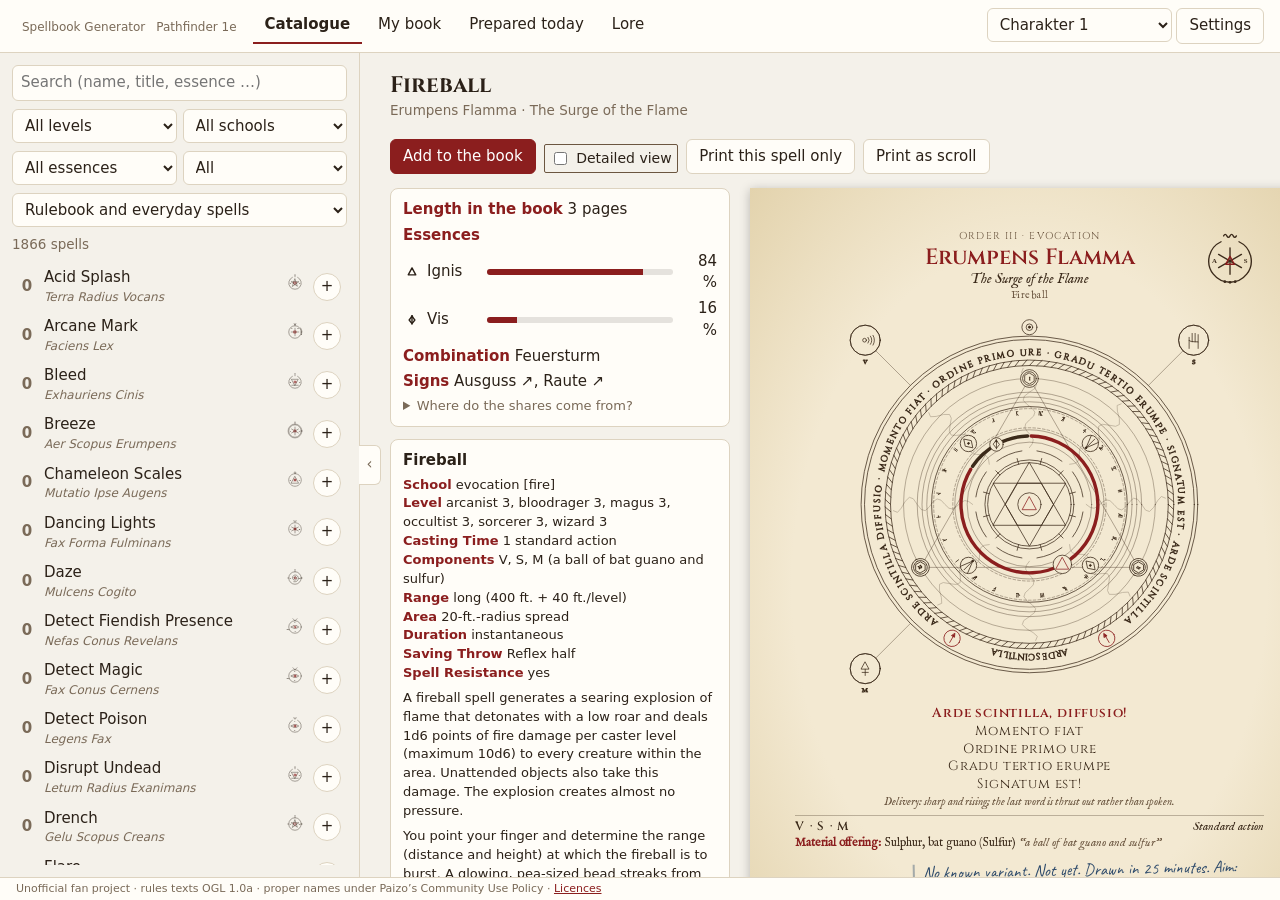
==== commit 47bb2b13: "Zweisprachig: englisches Zauberbuch (eigener englischer Textbaukasten, Zauberseiten, Kapitel und Ver" ====
--- a/index.html
+++ b/index.html
@@ -101,6 +101,7 @@
           <label><span data-i18n="set.lang.rules">Regeln (Regeltext, Werte, Zaubernamen)</span> <select name="rulesLang"><option value="de">Deutsch</option><option value="en">English</option></select></label>
           <label><span data-i18n="set.lang.units">Maßeinheit</span> <select name="units"><option value="" data-i18n="set.lang.unitsAuto">nach Regelsprache</option><option value="m" data-i18n="set.lang.unitsM">Meter</option><option value="ft" data-i18n="set.lang.unitsFt">Fuß</option></select></label>
           <p class="muted set-note" id="set-lang-hint"></p>
+          <p class="muted set-note" id="set-lang-profile-hint" hidden></p>
         </section>
         <section class="set-sec" data-sec="bestand" hidden>
           <h3 data-i18n="set.nav.data">Bestand &amp; Export</h3>
@@ -289,8 +290,8 @@
   <script src="app/js/chars.js"></script>
   <script src="app/js/profile.js"></script>
   <script src="data/spells.js"></script>
-  <script src="data/rules.de.local.js" onerror="this.remove()"></script>
-  <script src="data/domains.de.local.js" onerror="this.remove()"></script>
+  <script src="data/rules.de.js" onerror="this.remove()"></script>
+  <script src="data/domains.de.js" onerror="this.remove()"></script>
   <script src="data/everyday_spells.js"></script>
   <script src="data/everyday_spells.en.js"></script>
   <script src="data/deities.js"></script>
@@ -320,6 +321,8 @@
   <script src="app/js/scripts.js"></script>
   <script src="app/js/glyphs.js"></script>
   <script src="app/js/circle.js"></script>
+  <script src="app/js/textgen.de.js"></script>
+  <script src="app/js/textgen.en.js"></script>
   <script src="app/js/textgen.js"></script>
   <script src="app/js/vitrail.js"></script>
   <script src="app/js/prayer.js"></script>
